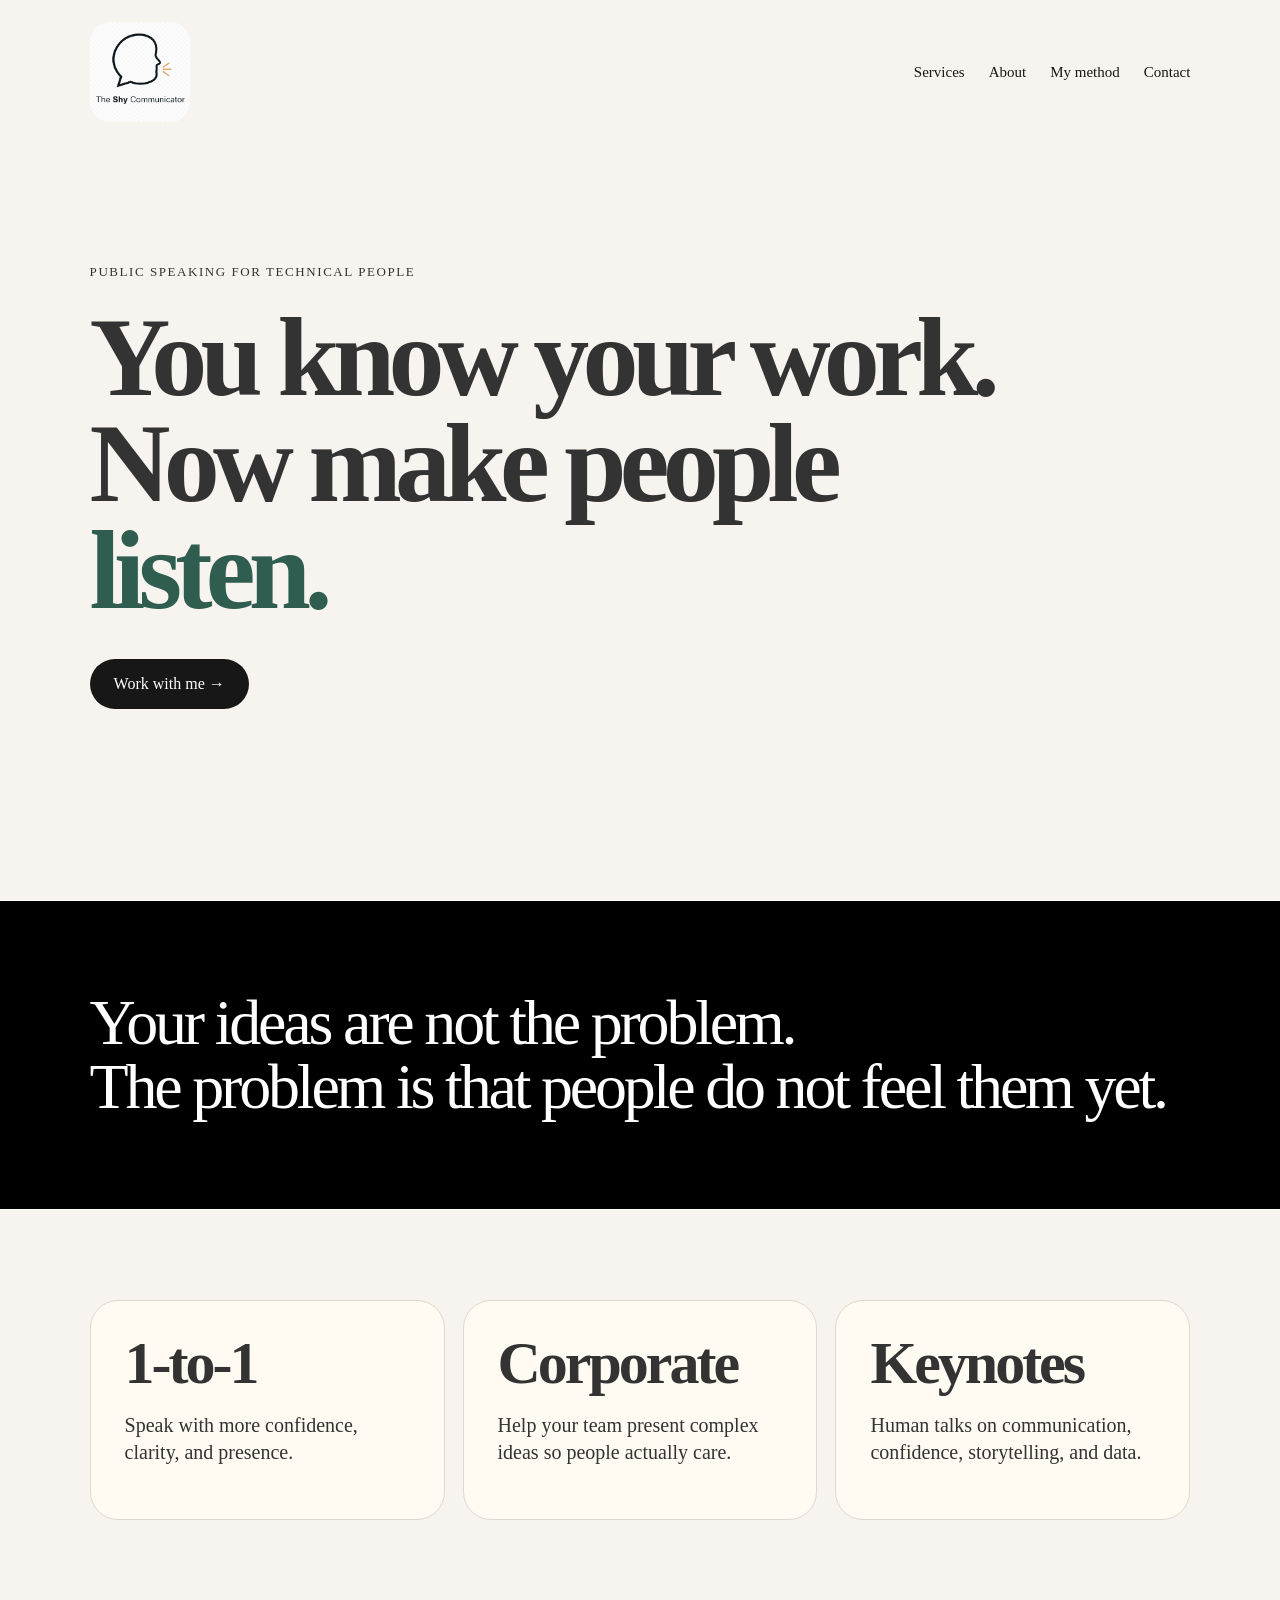
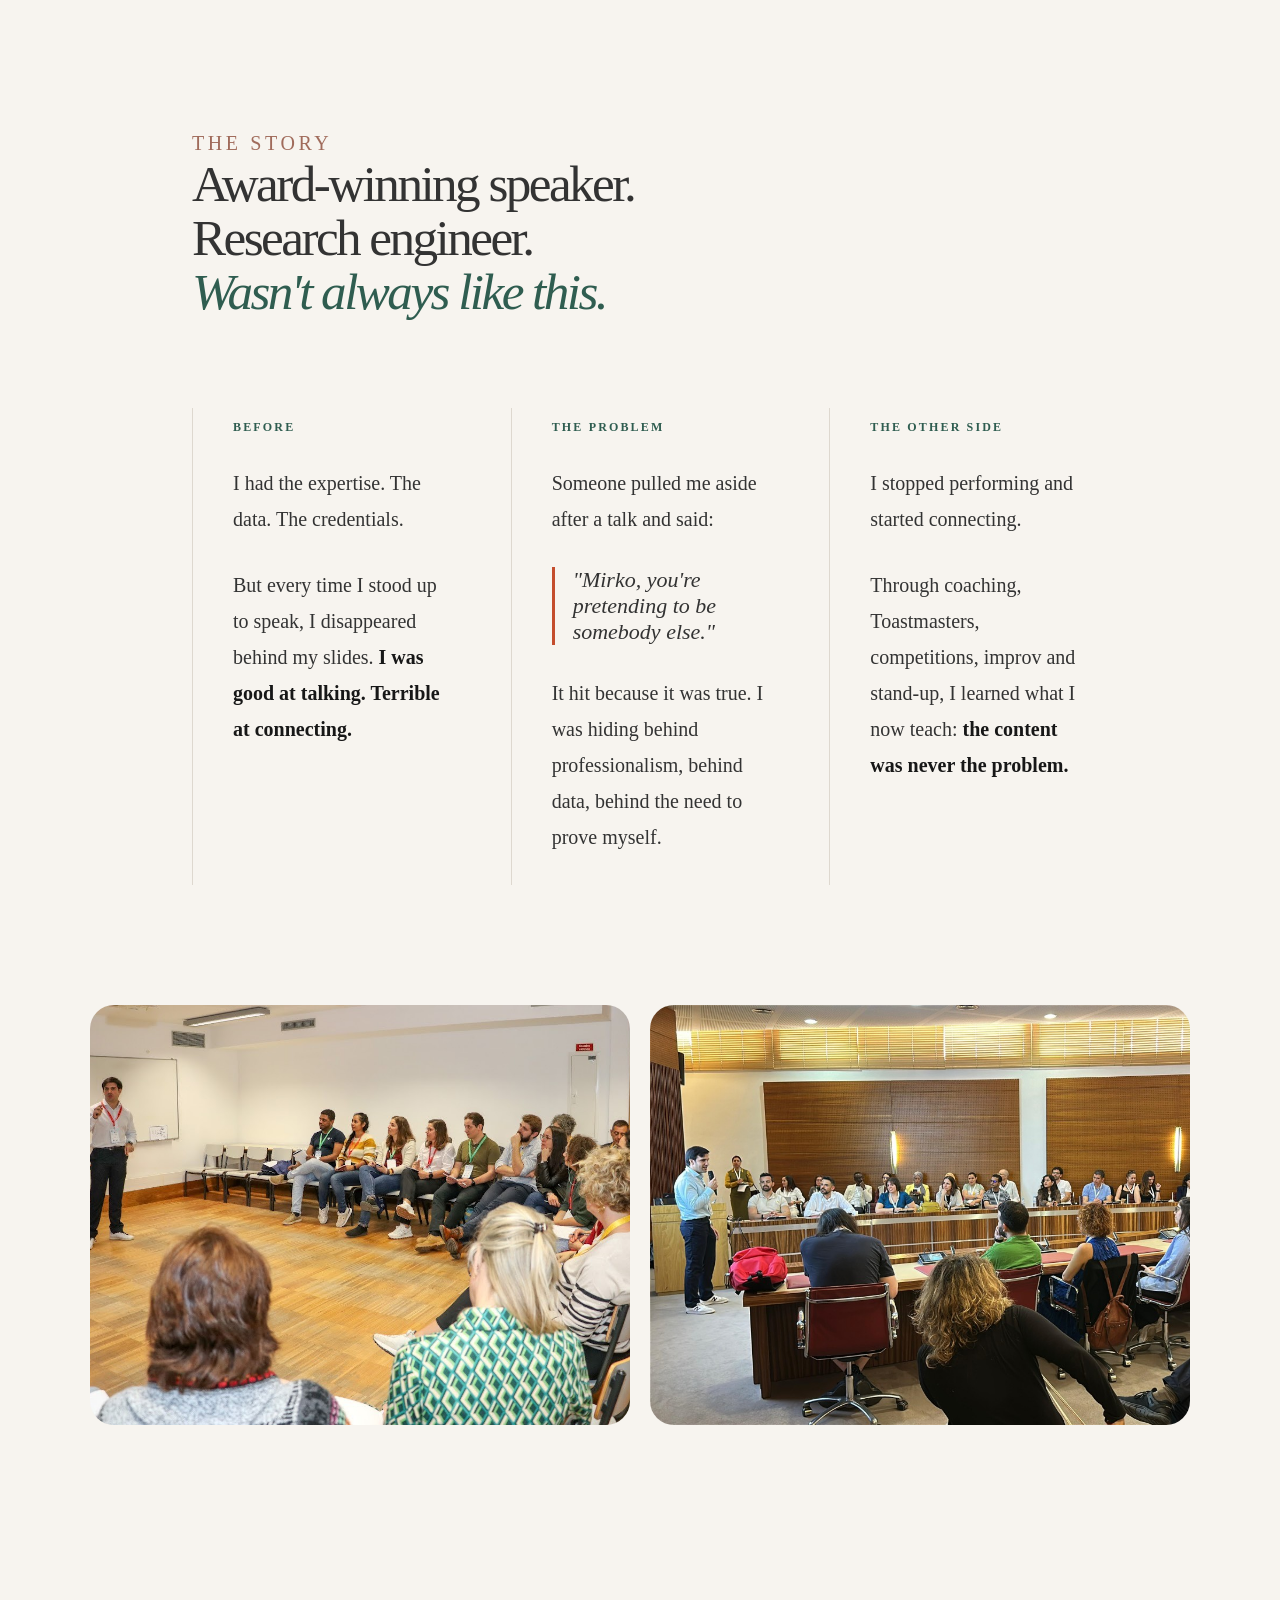
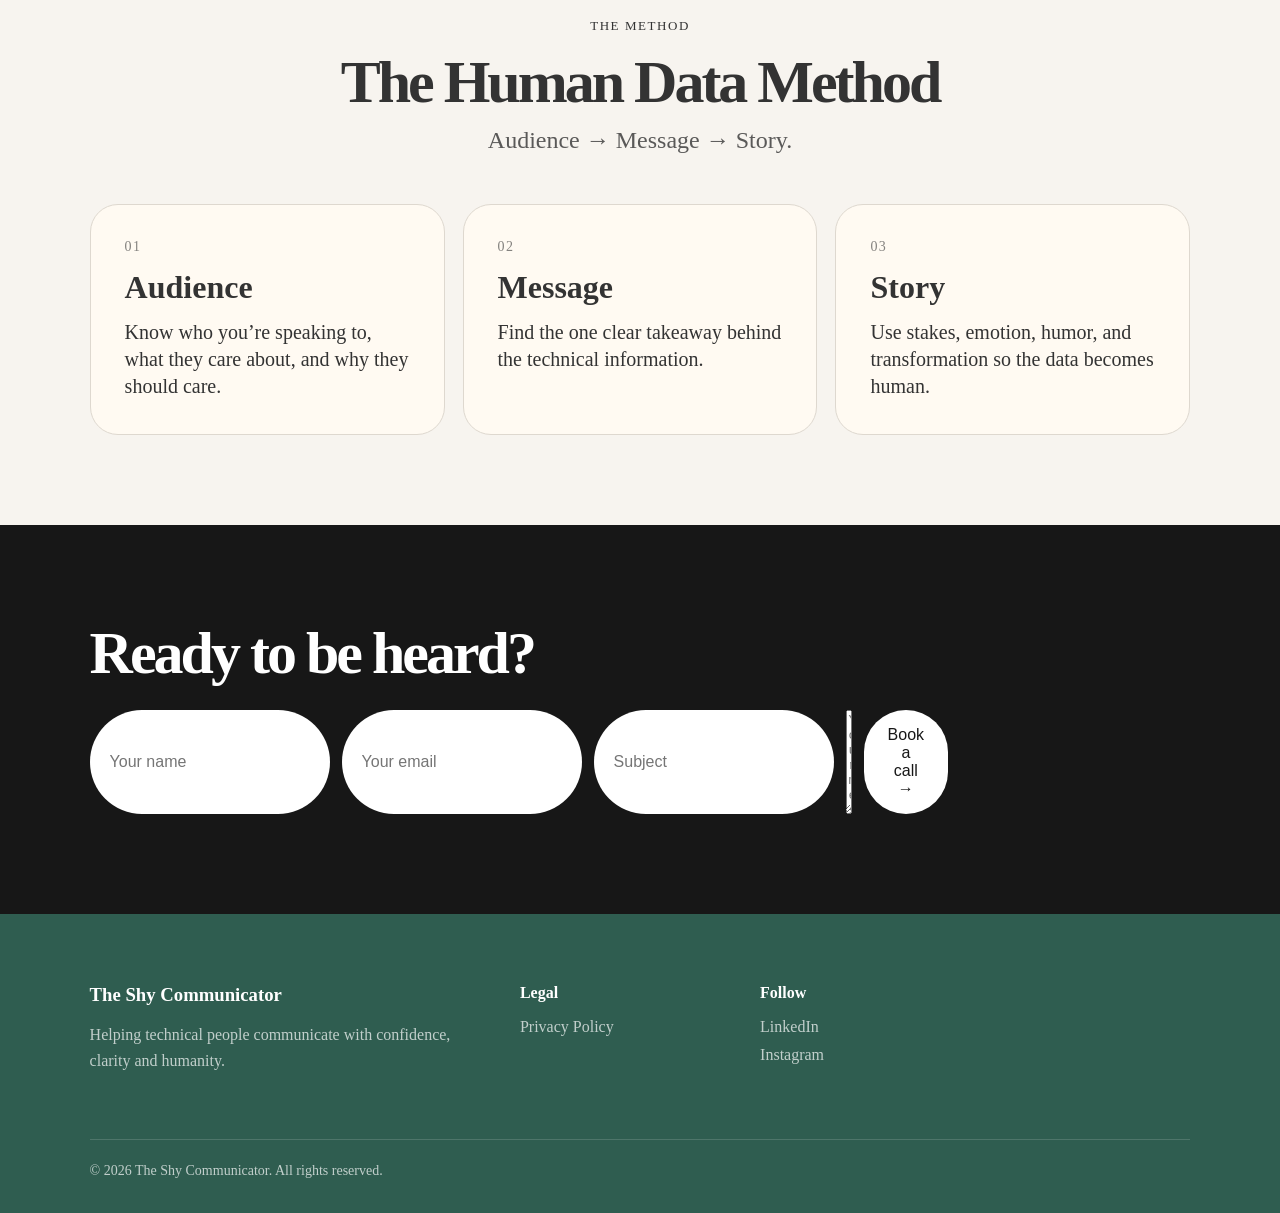
==== index.html @ 8885813a "Update contact form to use Formspree" ====
<!DOCTYPE html>
<html lang="en">
<head>
  <meta charset="UTF-8" />
  <meta name="viewport" content="width=device-width, initial-scale=1.0" />
  <title>The Shy Communicator | Mirko D'Adamo</title>
  <meta name="description" content="Communication coaching, corporate training, and keynotes for technical people who want to make data human." />
  <link rel="stylesheet" href="style.css" />
</head>
<body>
  <header class="nav">
    <a href="#" class="logo"> <img src="logo.png" alt="The Shy Communicator">
    <nav>
      <a href="#services">Services</a>
      <a href="#about">About</a>
      <a href="#method"> My method </a>
      <a href="#contact">Contact</a>
    </nav>
  </header>

  <main>
    <section class="hero">
      <div>
        <p class="eyebrow">Public speaking for technical people</p>
        <h1>You know your work.<br>Now make people <span class="red-word">listen.</span></h1>
        <a href="#contact" class="button">Work with me →</a>
      </div>
    </section>

    <section class="problem">
      <p>Your ideas are not the problem.</p>
      <p>The problem is that people do not feel them yet.</p>
    </section>

    <section id="services" class="services">

      <article>
        <h2>1-to-1</h2>
        <p>Speak with more confidence, clarity, and presence.</p>
      </article>

      <article>
        <h2>Corporate</h2>
        <p>Help your team present complex ideas so people actually care.</p>
      </article>

      <article>
        <h2>Keynotes</h2>
        <p>Human talks on communication, confidence, storytelling, and data.</p>
      </article>
    </section>

<section id="about" class="about">

  <p class="about-label">THE STORY</p>

  <div class="about-intro">
    <h2>
      Award-winning speaker.<br>
      Research engineer.<br>
      <span>Wasn't always like this.</span>
    </h2>
  </div>

  <div class="about-columns">

    <article>
      <h3>BEFORE</h3>

      <p>
        I had the expertise. The data. The credentials.
      </p>

      <p>
        But every time I stood up to speak, I disappeared behind my slides.
        <strong>I was good at talking. Terrible at connecting.</strong>
      </p>
    </article>

    <article>
      <h3>THE PROBLEM</h3>

      <p>
        Someone pulled me aside after a talk and said:
      </p>

      <blockquote>
        "Mirko, you're pretending to be somebody else."
      </blockquote>

      <p>
        It hit because it was true. I was hiding behind professionalism,
        behind data, behind the need to prove myself.
      </p>
    </article>

    <article>
      <h3>THE OTHER SIDE</h3>

      <p>
        I stopped performing and started connecting.
      </p>

      <p>
        Through coaching, Toastmasters, competitions, improv and stand-up,
        I learned what I now teach:
        <strong>the content was never the problem.</strong>
      </p>
    </article>

  </div>

</section>

<section class="gallery-strip">
  <div class="gallery-image">
   <img src="mirko-1.jpg" alt="Mirko speaking">
  </div>

  <div class="gallery-image">
    <img src="mirko-2.jpg" alt="Mirko presenting">
  </div>
</section>

    <section id="method" class="method">
    <p class="section-label">The Method</p>

    <div class="method-top">
      <h2>The Human Data Method</h2>
      <p>Audience → Message → Story.</p>
    </div>

    <div class="method-steps">
      <article>
        <span>01</span>
        <h3>Audience</h3>
        <p>Know who you’re speaking to, what they care about, and why they should care.</p>
      </article>

      <article>
        <span>02</span>
        <h3>Message</h3>
        <p>Find the one clear takeaway behind the technical information.</p>
      </article>

      <article>
        <span>03</span>
        <h3>Story</h3>
        <p>Use stakes, emotion, humor, and transformation so the data becomes human.</p>
      </article>
    </div>
  </section>


    <section id="contact" class="cta">
  <h2>Ready to be heard?</h2>

  <form action="https://formspree.io/f/mdavylvq" method="POST">

    <input type="text" name="name" placeholder="Your name" required>

    <input type="email" name="email" placeholder="Your email" required>

    <input type="text" name="subject" placeholder="Subject" required>

    <textarea name="message" placeholder="Your message" required></textarea>

    <button type="submit">Book a call →</button>

  </form>
</section>
    <footer class="footer">
  <div class="footer-top">
    <div>
      <h3>The Shy Communicator</h3>
      <p>
        Helping technical people communicate with confidence,
        clarity and humanity.
      </p>
    </div>

    <div>
      <h4>Legal</h4>
      <a href="privacy policy.html">Privacy Policy</a>
    </div>

    <div>
      <h4>Follow</h4>
      <a href="https://www.linkedin.com/in/mirko-d-adamo/">LinkedIn</a>
      <a href="https://www.instagram.com/theshycommunicator/">Instagram</a>
    </div>
  </div>

  <div class="footer-bottom">
    <p>© 2026 The Shy Communicator. All rights reserved.</p>
  </div>
</footer>
  </main>
</body>
</html>
---- style.css ----
* {
  box-sizing: border-box;
}

html {
  scroll-behavior: smooth;
}

body {
  margin: 0;
  font-family: 'Cormorant Garamond', Georgia, serif;
  background: #f7f4ef;
  color: #333333;
}
.logo img {
  height: 100px;
  display: block;
  border-radius: 20px;
}

.nav {
  position: fixed;
  top: 0;
  width: 100%;
  padding: 22px 7vw;
  display: flex;
  justify-content: space-between;
  align-items: center;
  background: rgba(247, 244, 239, 0.86);
  backdrop-filter: blur(10px);
  z-index: 10;
}

.logo {
  font-weight: 700;
  text-decoration: none;
  color: #171717;
}

.nav nav {
  display: flex;
  gap: 24px;
}

.nav a {
  color: #171717;
  text-decoration: none;
  font-size: 15px;
}

.hero {
  min-height: 100vh;
  padding: 140px 7vw 80px;
  display: flex;
  align-items: center;
}

.eyebrow {
  text-transform: uppercase;
  letter-spacing: 0.12em;
  font-size: 13px;
  margin-bottom: 24px;
}

h1 {
  font-size: clamp(52px, 9vw, 112px);
  line-height: 0.95;
  letter-spacing: -0.06em;
  margin: 0 0 36px;
  max-width: 980px;
}

.button,
button {
  display: inline-block;
  background: #171717;
  color: #fff;
  padding: 16px 24px;
  border-radius: 999px;
  text-decoration: none;
  border: 0;
  cursor: pointer;
  font-size: 16px;
}
.red-word {
  color: #2F5D50;
}
.problem {
  padding: 90px 7vw;
  font-size: clamp(28px, 5vw, 64px);
  line-height: 1;
  letter-spacing: -0.05em;
  border-top: 1px solid #fff;
  border-bottom: 1px solid #fff;
  background-color: #000;
  color: #fff;
}
.problem p {
  margin: 0;
}
.services {
  padding: 90px 7vw;
  display: grid;
  grid-template-columns: repeat(3, 1fr);
  gap: 18px;
}

.services article {
  background: #fffaf2;
  border: 1px solid #ded8cf;
  border-radius: 28px;
  padding: 34px;
  min-height: 220px;
}

.services h2,
.about h2,
.cta h2 {
  font-size: clamp(34px, 5vw, 60px);
  line-height: 0.95;
  letter-spacing: -0.05em;
  margin: 0 0 20px;
}

.services p,
.about p {
  font-size: 20px;
  line-height: 1.35;
  margin: 0;
}

.about {
  padding: 120px 15vw;
  background: #f7f4ef;
}

.about-label {
  font-size: 12px;
  letter-spacing: 0.18em;
  text-transform: uppercase;
  color: #a06b5b;
  margin-bottom: 60px;
}

.about-intro {
  max-width: 900px;
  margin-bottom: 90px;
}

.about-intro h2 {
  font-size: clamp(34px, 4vw, 56px);
  font-weight: 300;
  line-height: 1.05;
  margin: 0;
}

.about-intro span {
  color: #2F5D50;
  font-style: italic;
}

.about-columns {
  display: grid;
  grid-template-columns: repeat(3, 1fr);
  gap: 60px;
}

.about-columns article {
  border-left: 1px solid #ded8cf;
  padding-left: 40px;
}

.about-columns h3 {
  font-size: 12px;
  letter-spacing: 0.18em;
  color: #2F5D50;
  margin-bottom: 30px;
}

.about-columns p {
  font-size: 20px;
  line-height: 1.8;
  margin-bottom: 30px;
}

.about-columns strong {
  font-weight: 600;
  color: #171717;
}

blockquote {
  margin: 30px 0;
  padding-left: 18px;
  border-left: 3px solid #c44d2d;
  font-style: italic;
  font-size: 22px;
}
/* METHOD */

.method {
  padding: 90px 7vw;
}

.section-label {
  text-transform: uppercase;
  letter-spacing: 0.12em;
  font-size: 13px;
  text-align: center;
  margin-bottom: 20px;
}

.method-top {
  text-align: center;
  margin-bottom: 50px;
}

.method-top h2 {
  font-size: clamp(34px, 5vw, 60px);
  line-height: 0.95;
  letter-spacing: -0.05em;
  margin: 0 0 16px;
}

.method-top p {
  font-size: 24px;
  margin: 0;
  opacity: 0.8;
}

.method-steps {
  display: grid;
  grid-template-columns: repeat(3, 1fr);
  gap: 18px;
}

.method-steps article {
  background: #fffaf2;
  border: 1px solid #ded8cf;
  border-radius: 28px;
  padding: 34px;
  min-height: 220px;
}

.method-steps span {
  display: block;
  font-size: 14px;
  letter-spacing: 0.1em;
  margin-bottom: 16px;
  opacity: 0.6;
}

.method-steps h3 {
  font-size: 32px;
  margin: 0 0 16px;
  line-height: 1;
}

.method-steps p {
  font-size: 20px;
  line-height: 1.35;
  margin: 0;
}

.cta {
  padding: 100px 7vw;
  background: #171717;
  color: #fff;
}

.cta form {
  display: flex;
  gap: 12px;
  margin-top: 28px;
  max-width: 620px;
}

input {
  flex: 1;
  padding: 17px 20px;
  border-radius: 999px;
  border: 0;
  font-size: 16px;
}

.cta button {
  background: #fff;
  color: #171717;
}

.small {
  opacity: 0.65;
  margin-top: 14px;
  font-size: 14px;
}

@media (max-width: 800px) {
  .nav nav {
    display: none;
  }

  .services,
  .about {
    grid-template-columns: 1fr;
  }

  .hero {
    min-height: 88vh;
  }

  .cta form {
    flex-direction: column;
  }
}

@media (max-width: 800px) {
  .method-steps {
    grid-template-columns: 1fr;
  }
}
.footer {
  background: #2F5D50;
  color: #fff;
  padding: 70px 7vw 30px;
}

.footer-top {
  display: grid;
  grid-template-columns: 2fr 1fr 1fr 1fr;
  gap: 50px;
  margin-bottom: 50px;
}

.footer h3,
.footer h4 {
  margin-top: 0;
  margin-bottom: 16px;
}

.footer p {
  color: rgba(255,255,255,0.7);
  line-height: 1.6;
}

.footer a {
  display: block;
  color: rgba(255,255,255,0.7);
  text-decoration: none;
  margin-bottom: 10px;
}

.footer a:hover {
  color: #fff;
}

.footer-bottom {
  border-top: 1px solid rgba(255,255,255,0.15);
  padding-top: 20px;
}

.footer-bottom p {
  margin: 0;
  font-size: 14px;
}

@media (max-width: 800px) {
  .footer-top {
    grid-template-columns: 1fr;
    gap: 30px;
  }
}
@media (max-width: 800px) {
  .about {
    padding: 80px 7vw;
  }

  .about-columns {
    grid-template-columns: 1fr;
    gap: 40px;
  }

  .about-columns article {
    padding-left: 25px;
  }
}

.gallery-strip {
  display: grid;
  grid-template-columns: 1fr 1fr;
  gap: 20px;
  padding: 0 7vw 90px;
}

.gallery-image {
  overflow: hidden;
  border-radius: 24px;
  height: 420px;
}

.gallery-image img {
  width: 100%;
  height: 100%;
  object-fit: cover;
  display: block;
  transition: transform 0.8s ease;
}

.gallery-image:hover img {
  transform: scale(1.08);
}
@media (max-width: 800px) {
  .gallery-strip {
    grid-template-columns: 1fr;
  }

  .gallery-image {
    height: 280px;
  }
}
.gallery-image {
  transition: transform 0.4s ease;
}

.gallery-image:hover {
  transform: translateY(-8px);
}
.gallery-image:nth-child(2) img {
  object-position: left center;
}
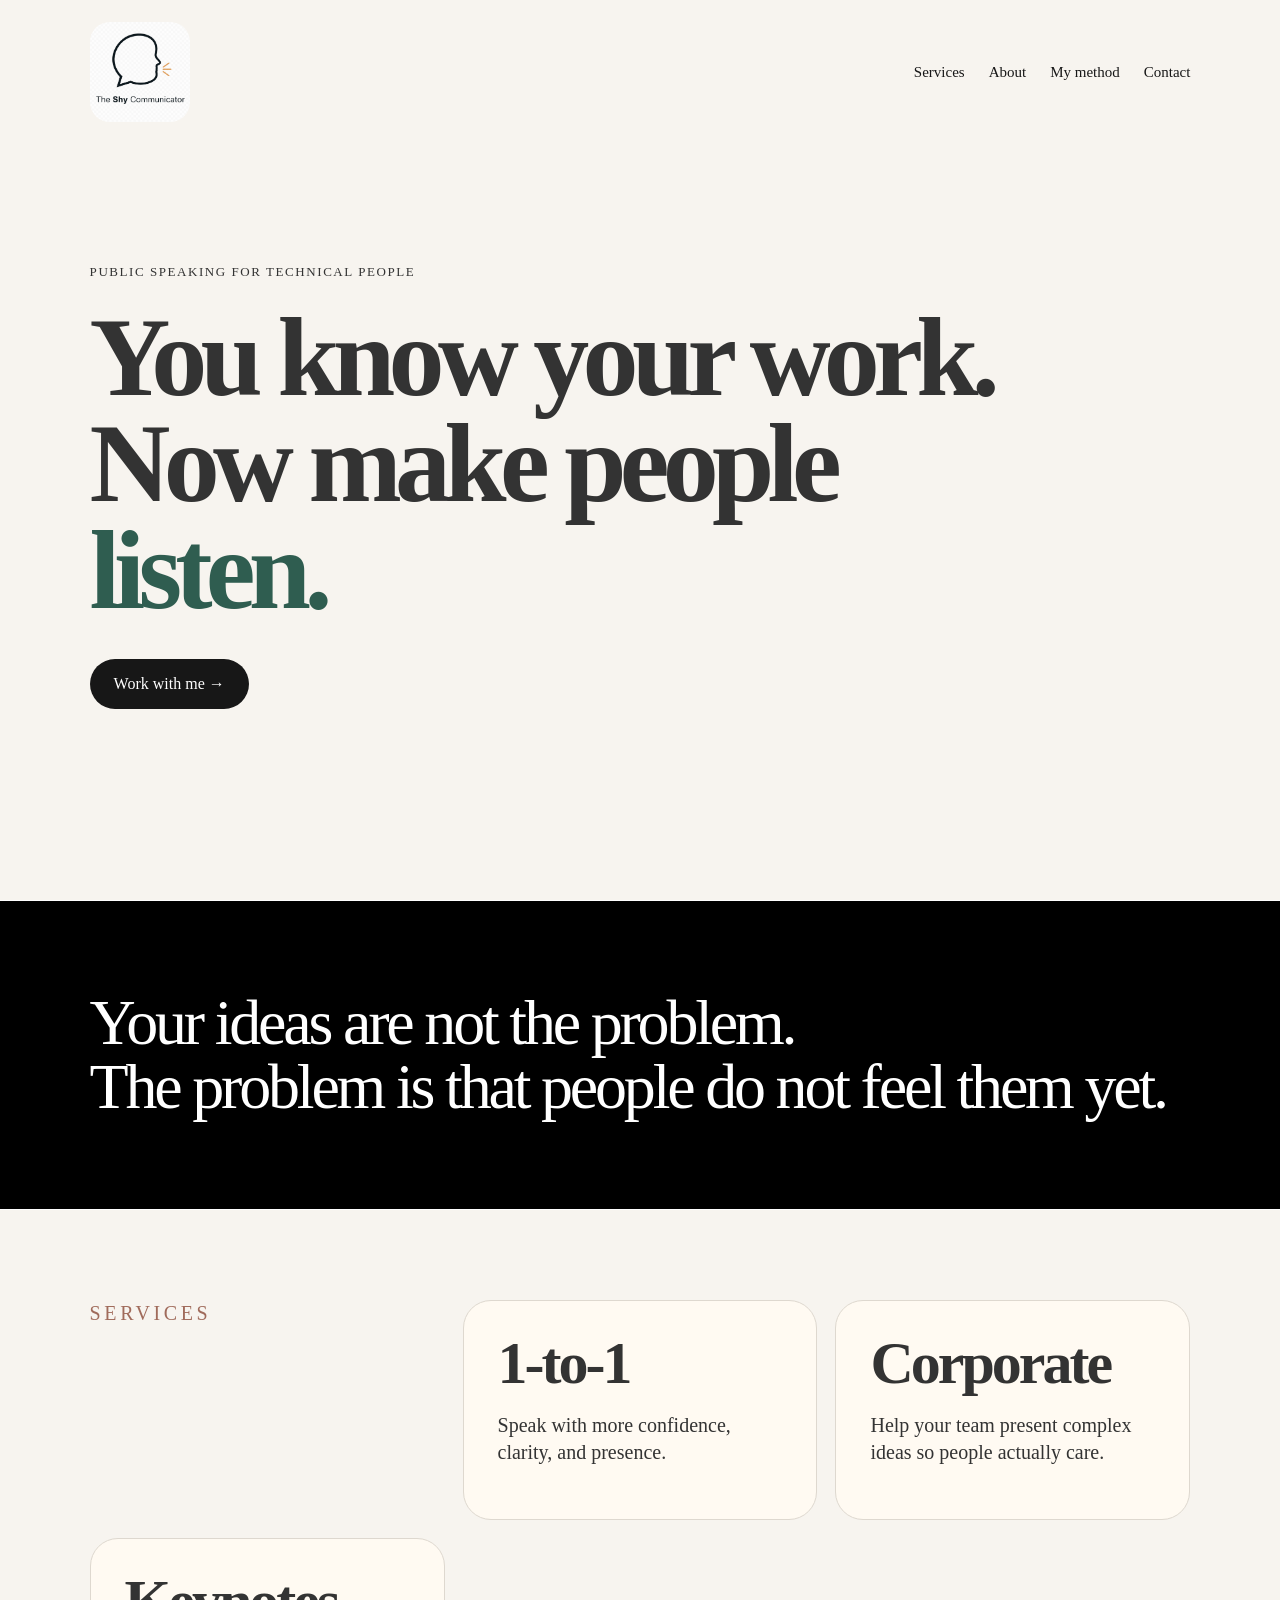
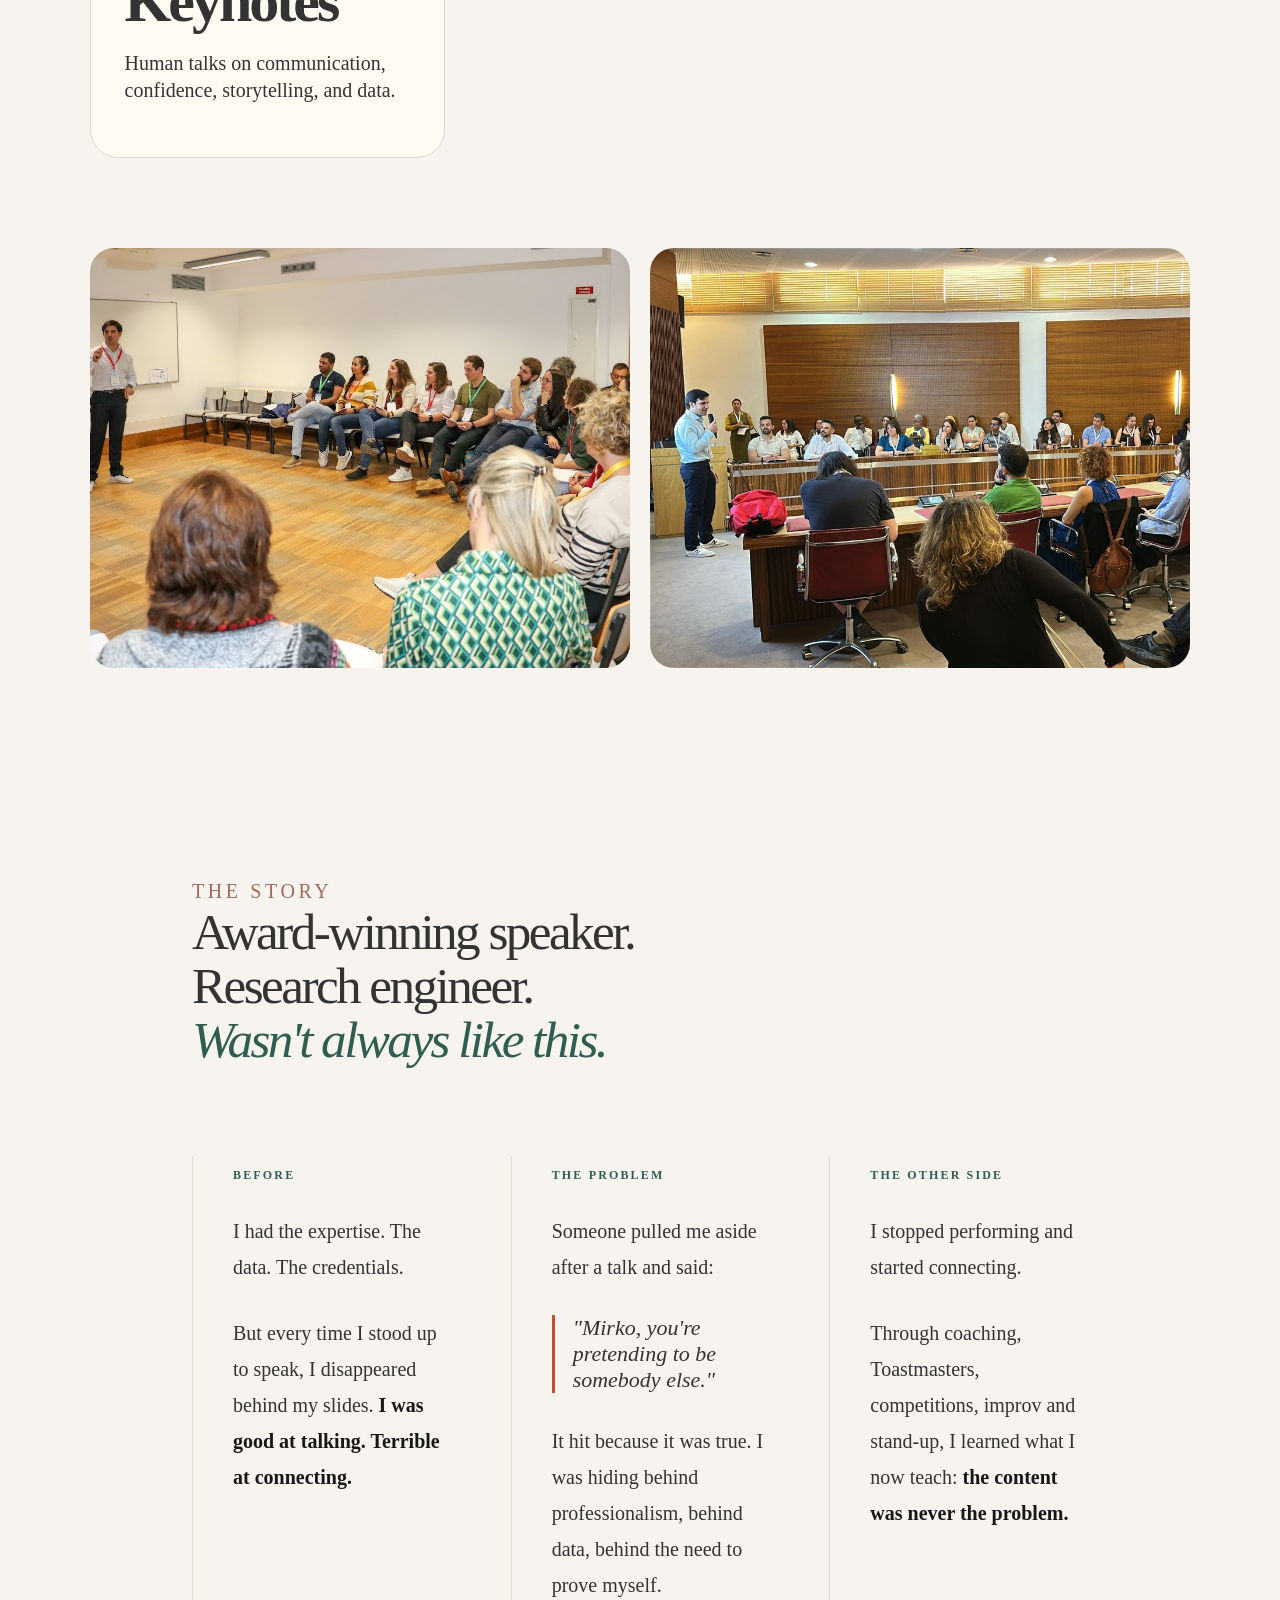
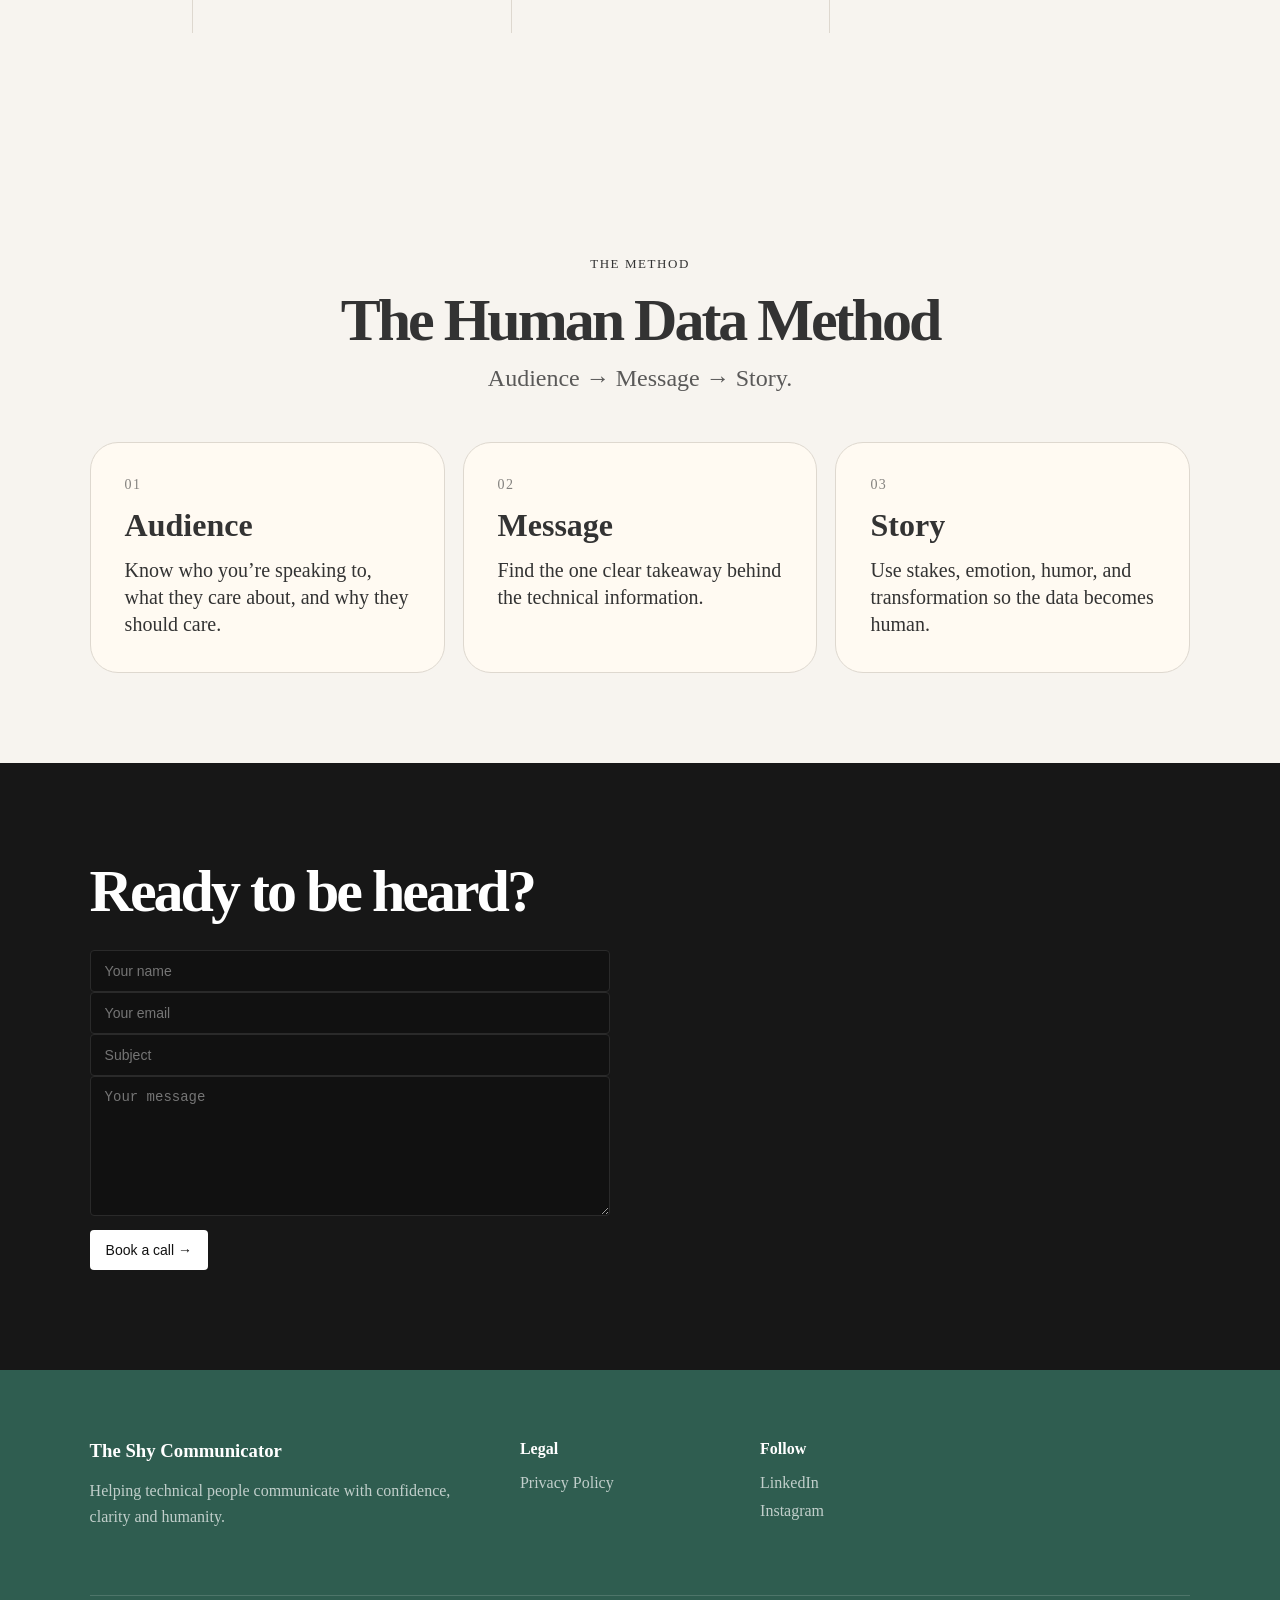
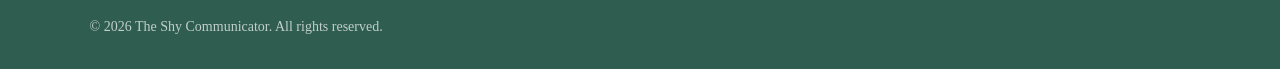
==== commit 48e6ff03: "Add gallery section with images Added a new gallery section with images of Mirko." ====
--- a/index.html
+++ b/index.html
@@ -33,6 +33,7 @@
     </section>
 
     <section id="services" class="services">
+       <p class="about-label">SERVICES</p>
 
       <article>
         <h2>1-to-1</h2>
@@ -49,6 +50,16 @@
         <p>Human talks on communication, confidence, storytelling, and data.</p>
       </article>
     </section>
+
+    <section class="gallery-strip">
+  <div class="gallery-image">
+   <img src="mirko-1.jpg" alt="Mirko speaking">
+  </div>
+
+  <div class="gallery-image">
+    <img src="mirko-2.jpg" alt="Mirko presenting">
+  </div>
+</section>
 
 <section id="about" class="about">
 
@@ -112,16 +123,6 @@
 
 </section>
 
-<section class="gallery-strip">
-  <div class="gallery-image">
-   <img src="mirko-1.jpg" alt="Mirko speaking">
-  </div>
-
-  <div class="gallery-image">
-    <img src="mirko-2.jpg" alt="Mirko presenting">
-  </div>
-</section>
-
     <section id="method" class="method">
     <p class="section-label">The Method</p>
 
--- a/style.css
+++ b/style.css
@@ -1,3 +1,4 @@
+
 * {
   box-sizing: border-box;
 }
@@ -268,29 +269,53 @@
 }
 
 .cta form {
-  display: flex;
-  gap: 12px;
-  margin-top: 28px;
-  max-width: 620px;
-}
-
-input {
-  flex: 1;
-  padding: 17px 20px;
-  border-radius: 999px;
-  border: 0;
-  font-size: 16px;
+  max-width: 520px;
+  margin-top: 30px;
+}
+
+.form-group {
+  margin-bottom: 16px;
+}
+
+.form-group label {
+  display: block;
+  margin-bottom: 6px;
+  font-size: 13px;
+  color: #aaa;
+}
+
+.cta input,
+.cta textarea {
+  width: 100%;
+  padding: 12px 14px;
+  border: 1px solid #2a2a2a;
+  background: #111;
+  color: #fff;
+  font-size: 14px;
+  border-radius: 4px;
+  outline: none;
+}
+
+.cta input:focus,
+.cta textarea:focus {
+  border-color: #ffffff;
+}
+
+.cta textarea {
+  min-height: 140px;
+  resize: vertical;
+  border-radius: 4px;
 }
 
 .cta button {
+  margin-top: 10px;
+  padding: 12px 16px;
+  border: none;
   background: #fff;
-  color: #171717;
-}
-
-.small {
-  opacity: 0.65;
-  margin-top: 14px;
+  color: #111;
   font-size: 14px;
+  cursor: pointer;
+  border-radius: 4px;
 }
 
 @media (max-width: 800px) {
@@ -425,4 +450,4 @@
 }
 .gallery-image:nth-child(2) img {
   object-position: left center;
-}+}
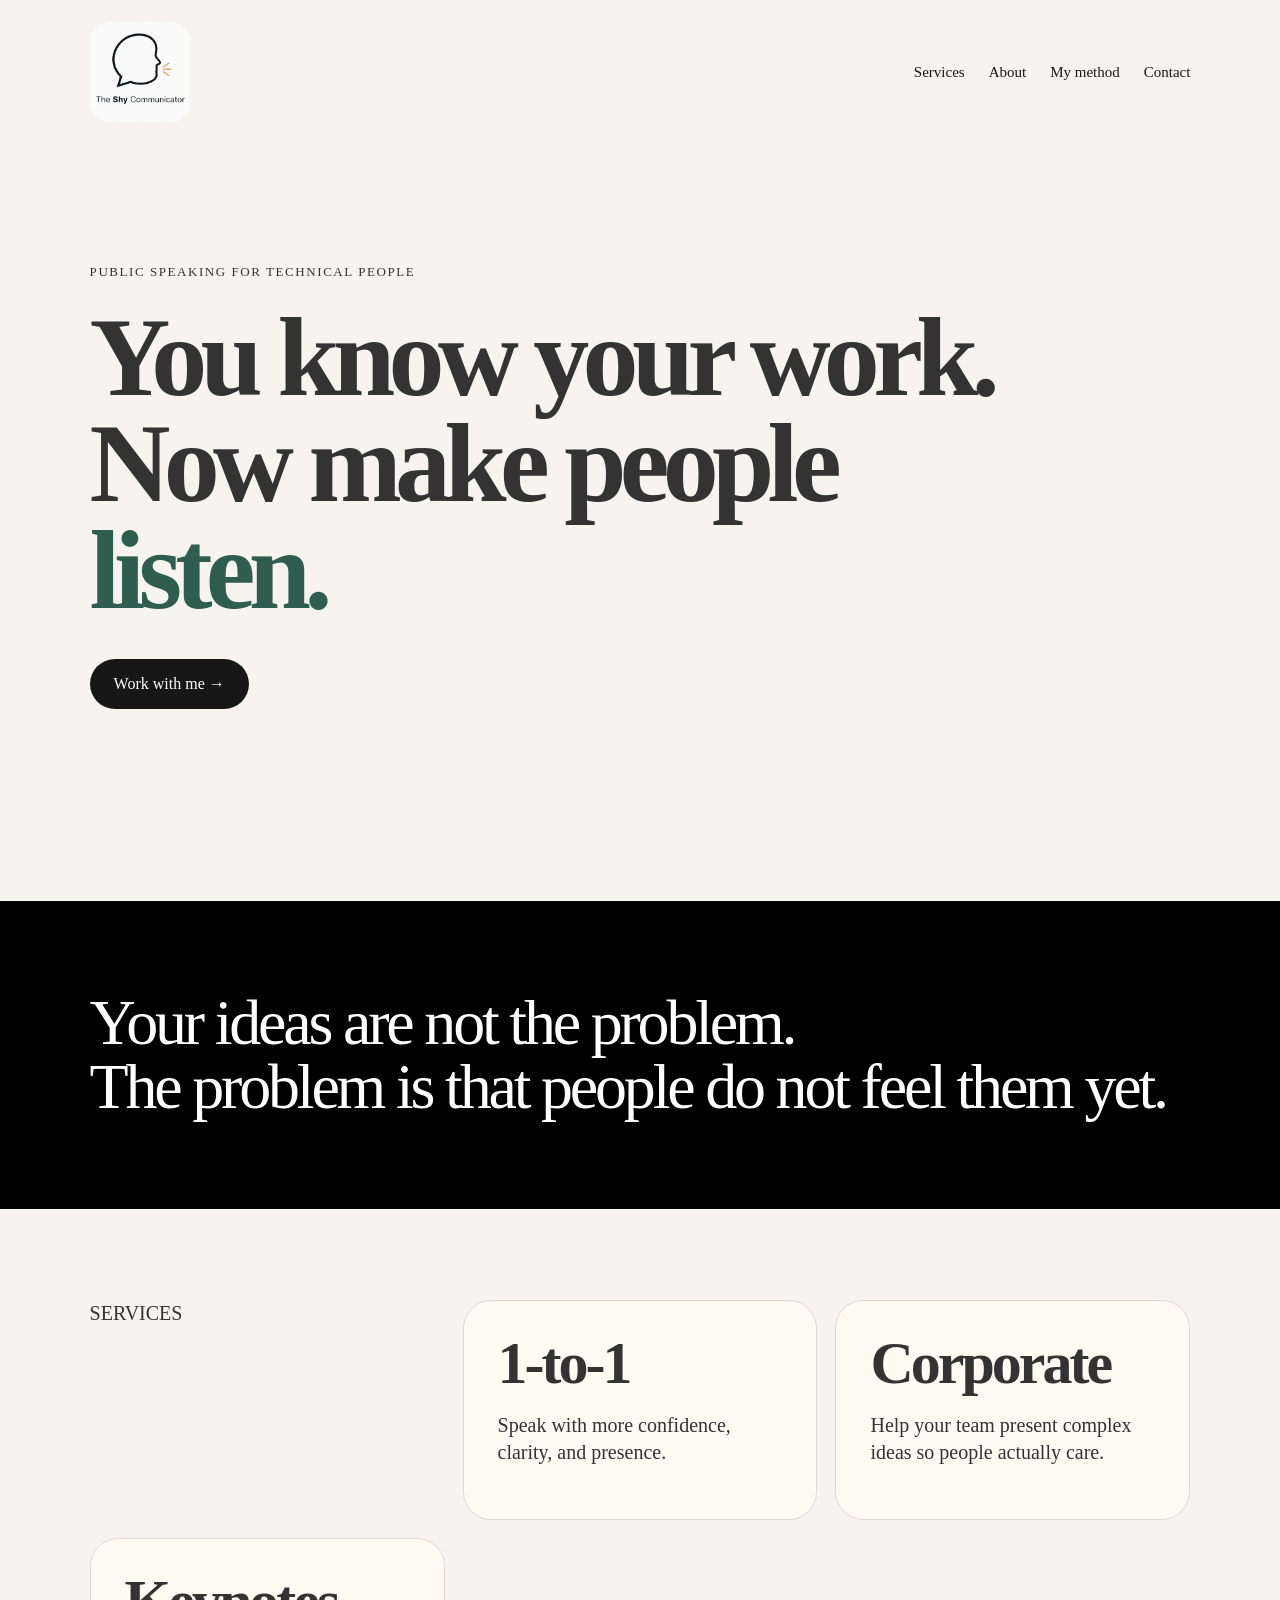
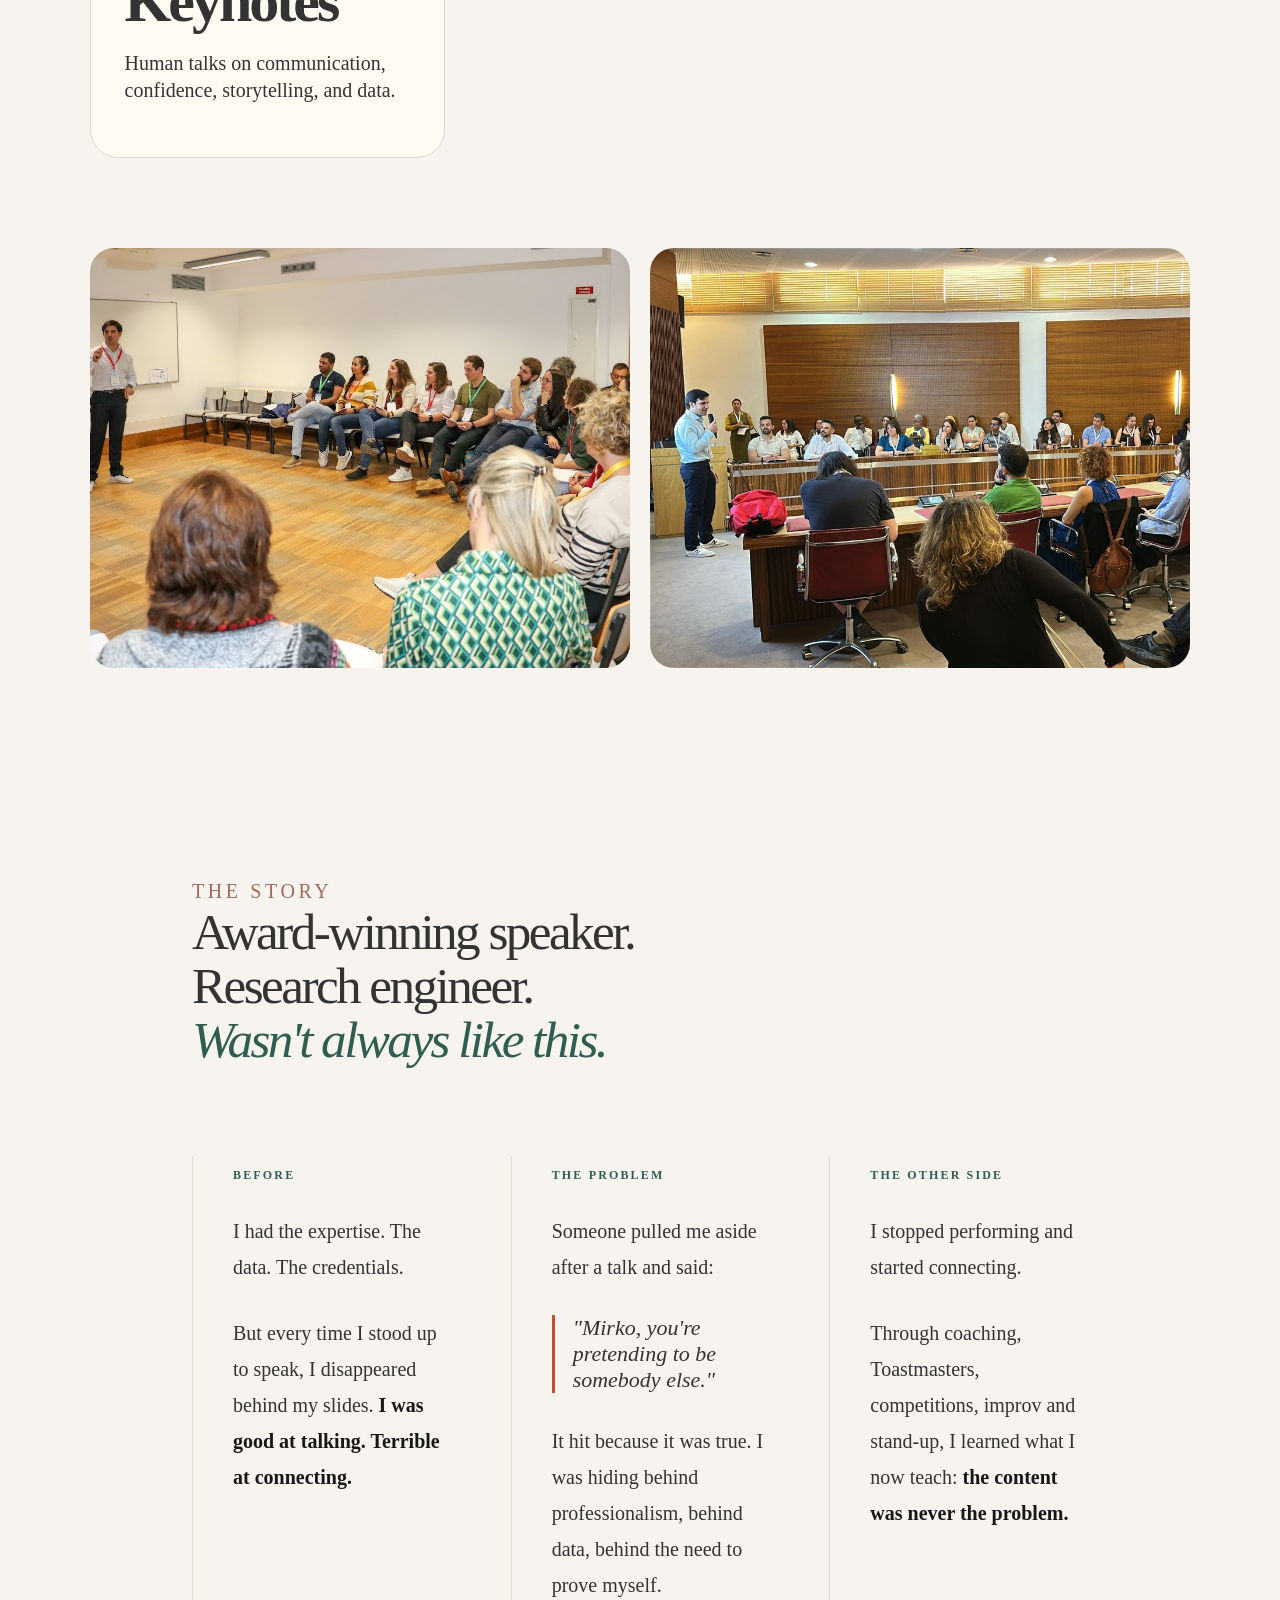
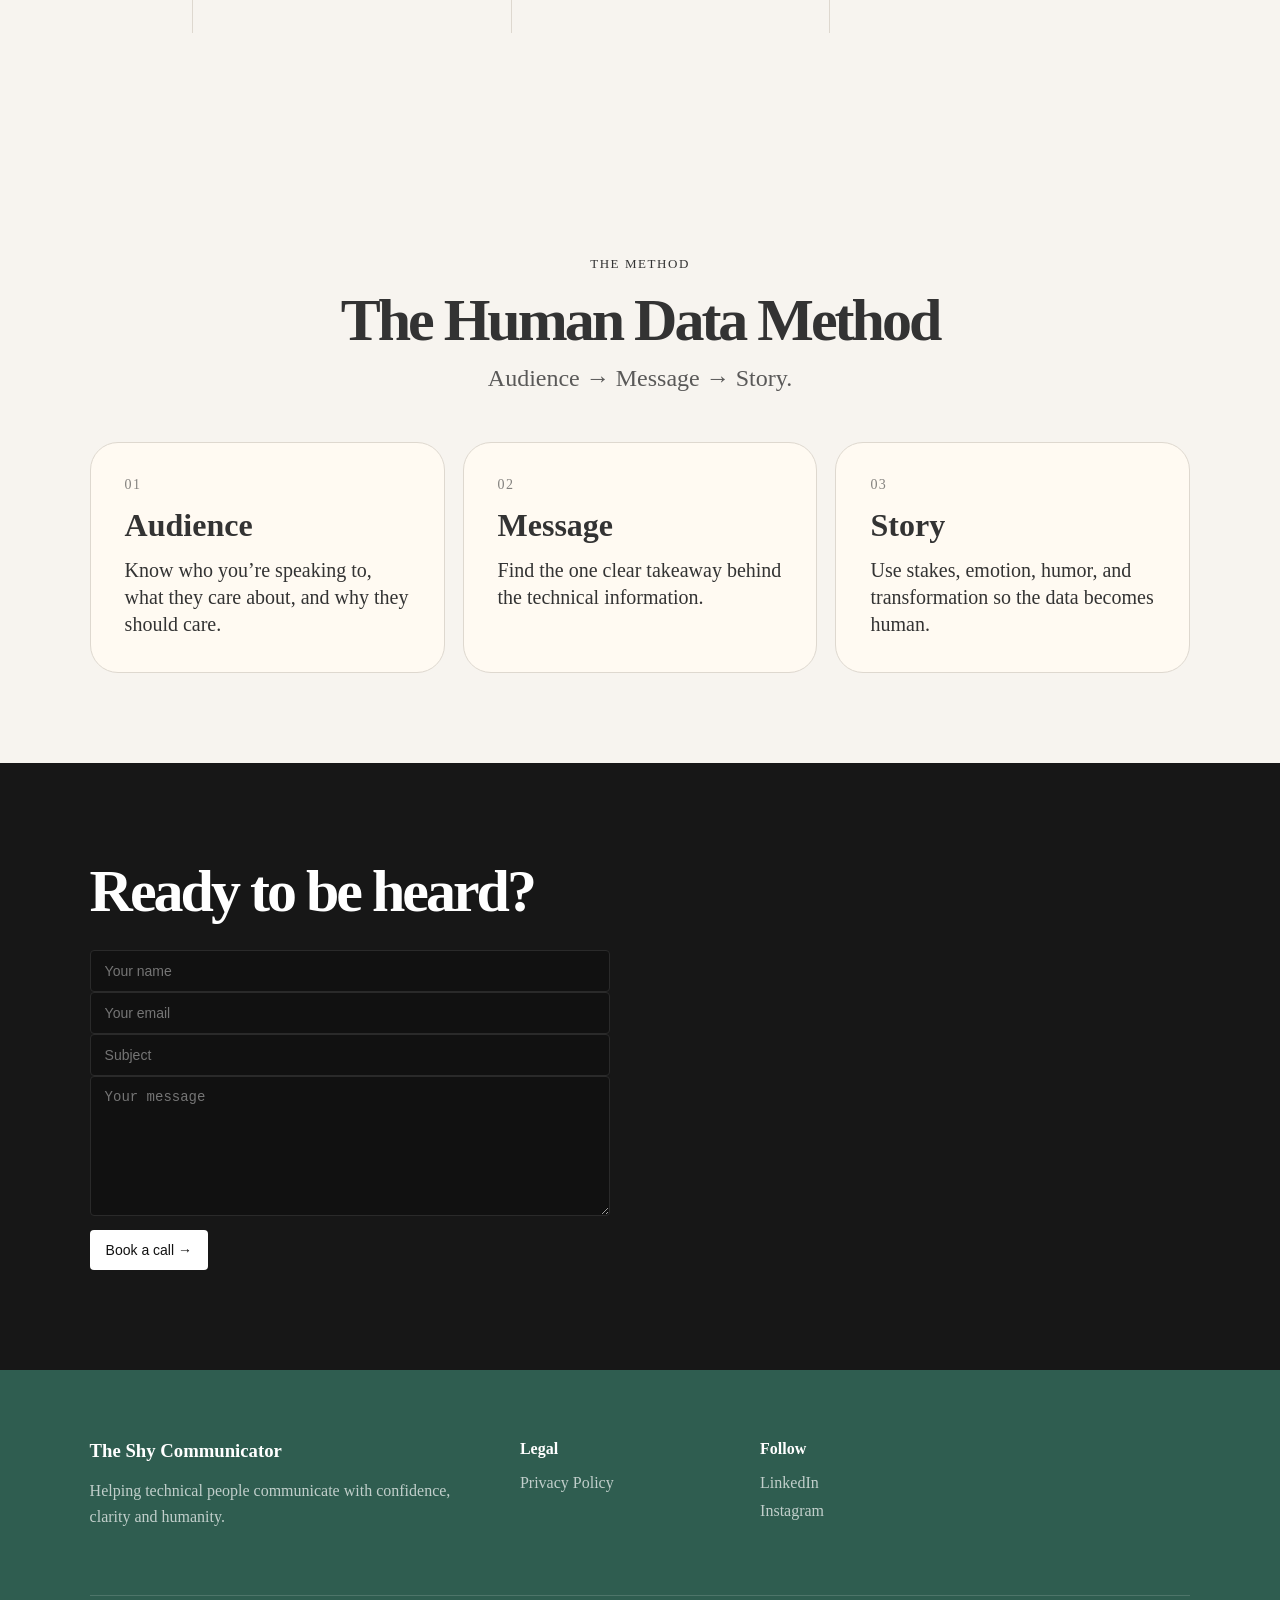
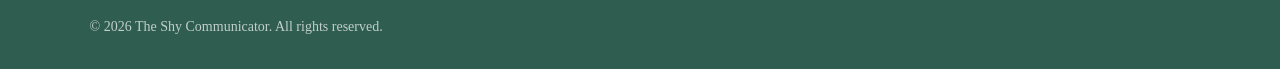
==== commit 3dfc3a87: "Update services section with header div" ====
--- a/index.html
+++ b/index.html
@@ -33,7 +33,9 @@
     </section>
 
     <section id="services" class="services">
-       <p class="about-label">SERVICES</p>
+        <div class="services-header">
+        <p class="services-label">SERVICES</p>
+        </div>
 
       <article>
         <h2>1-to-1</h2>
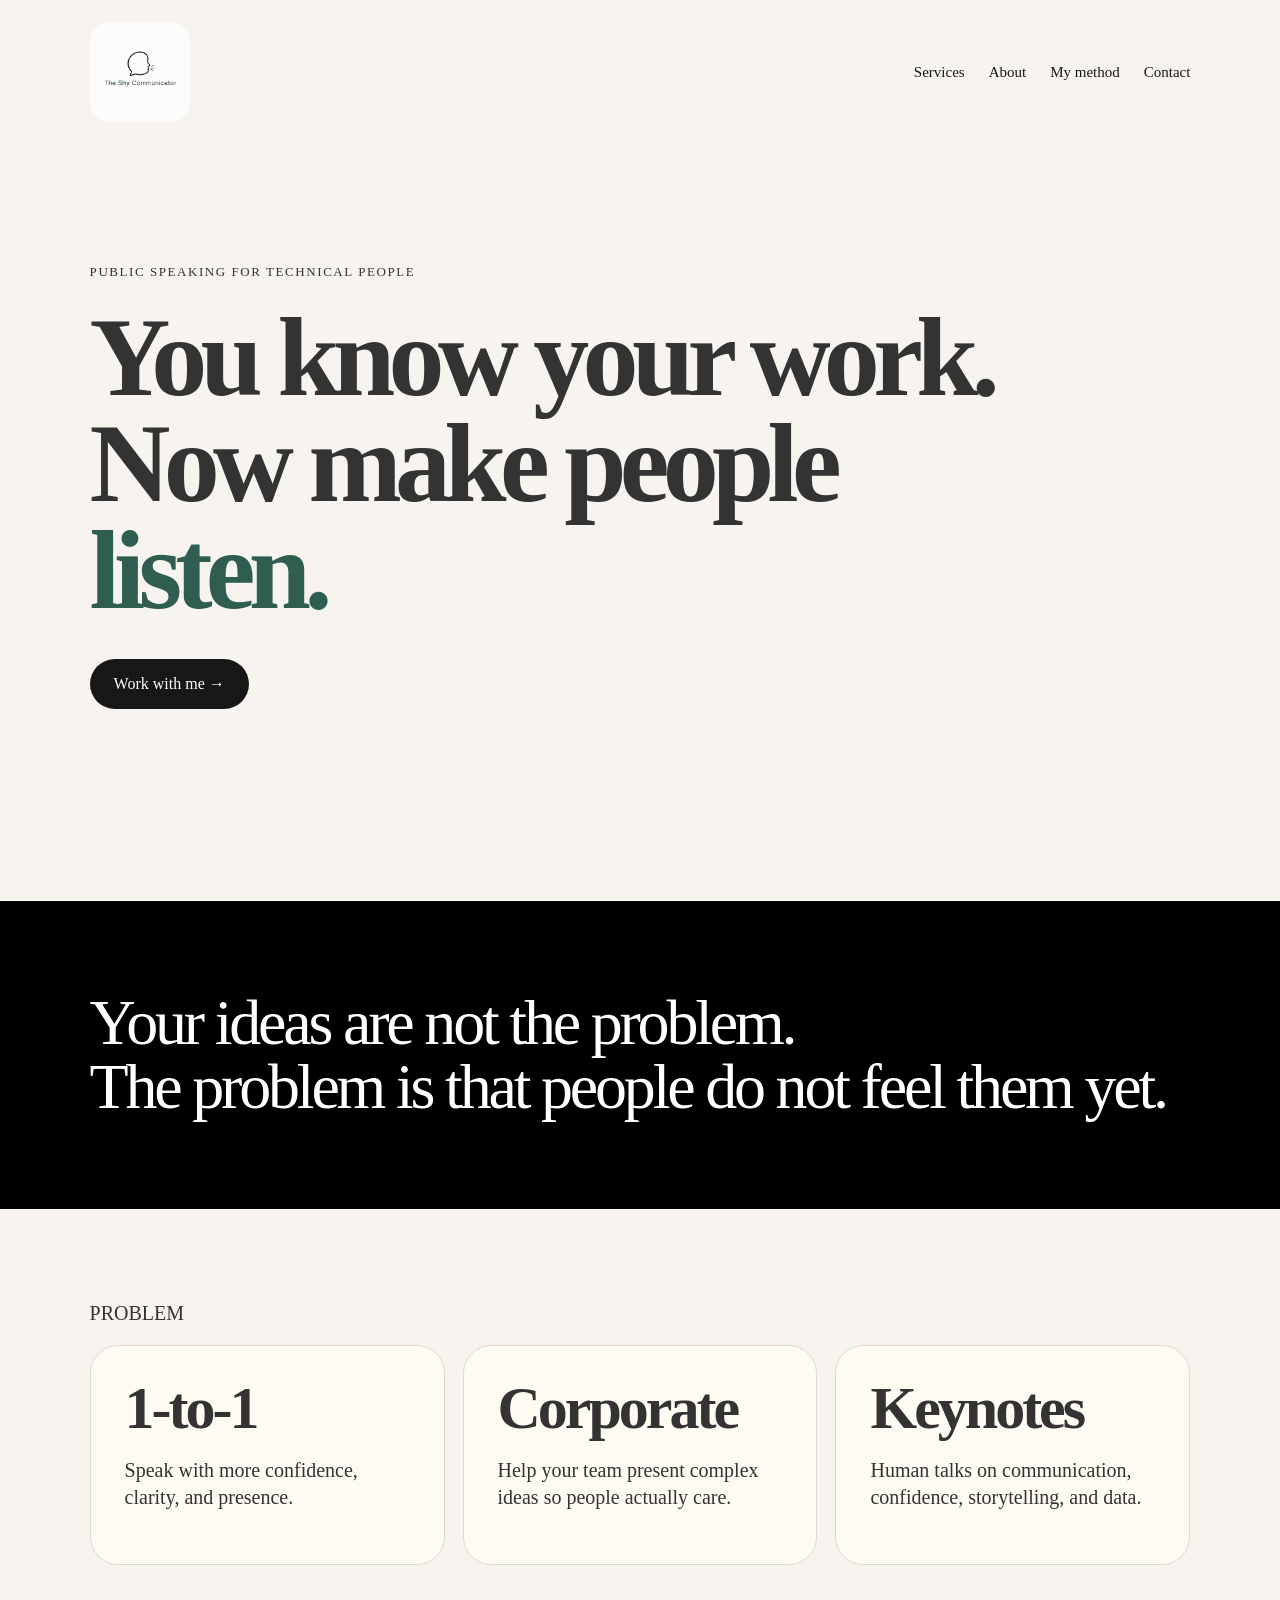
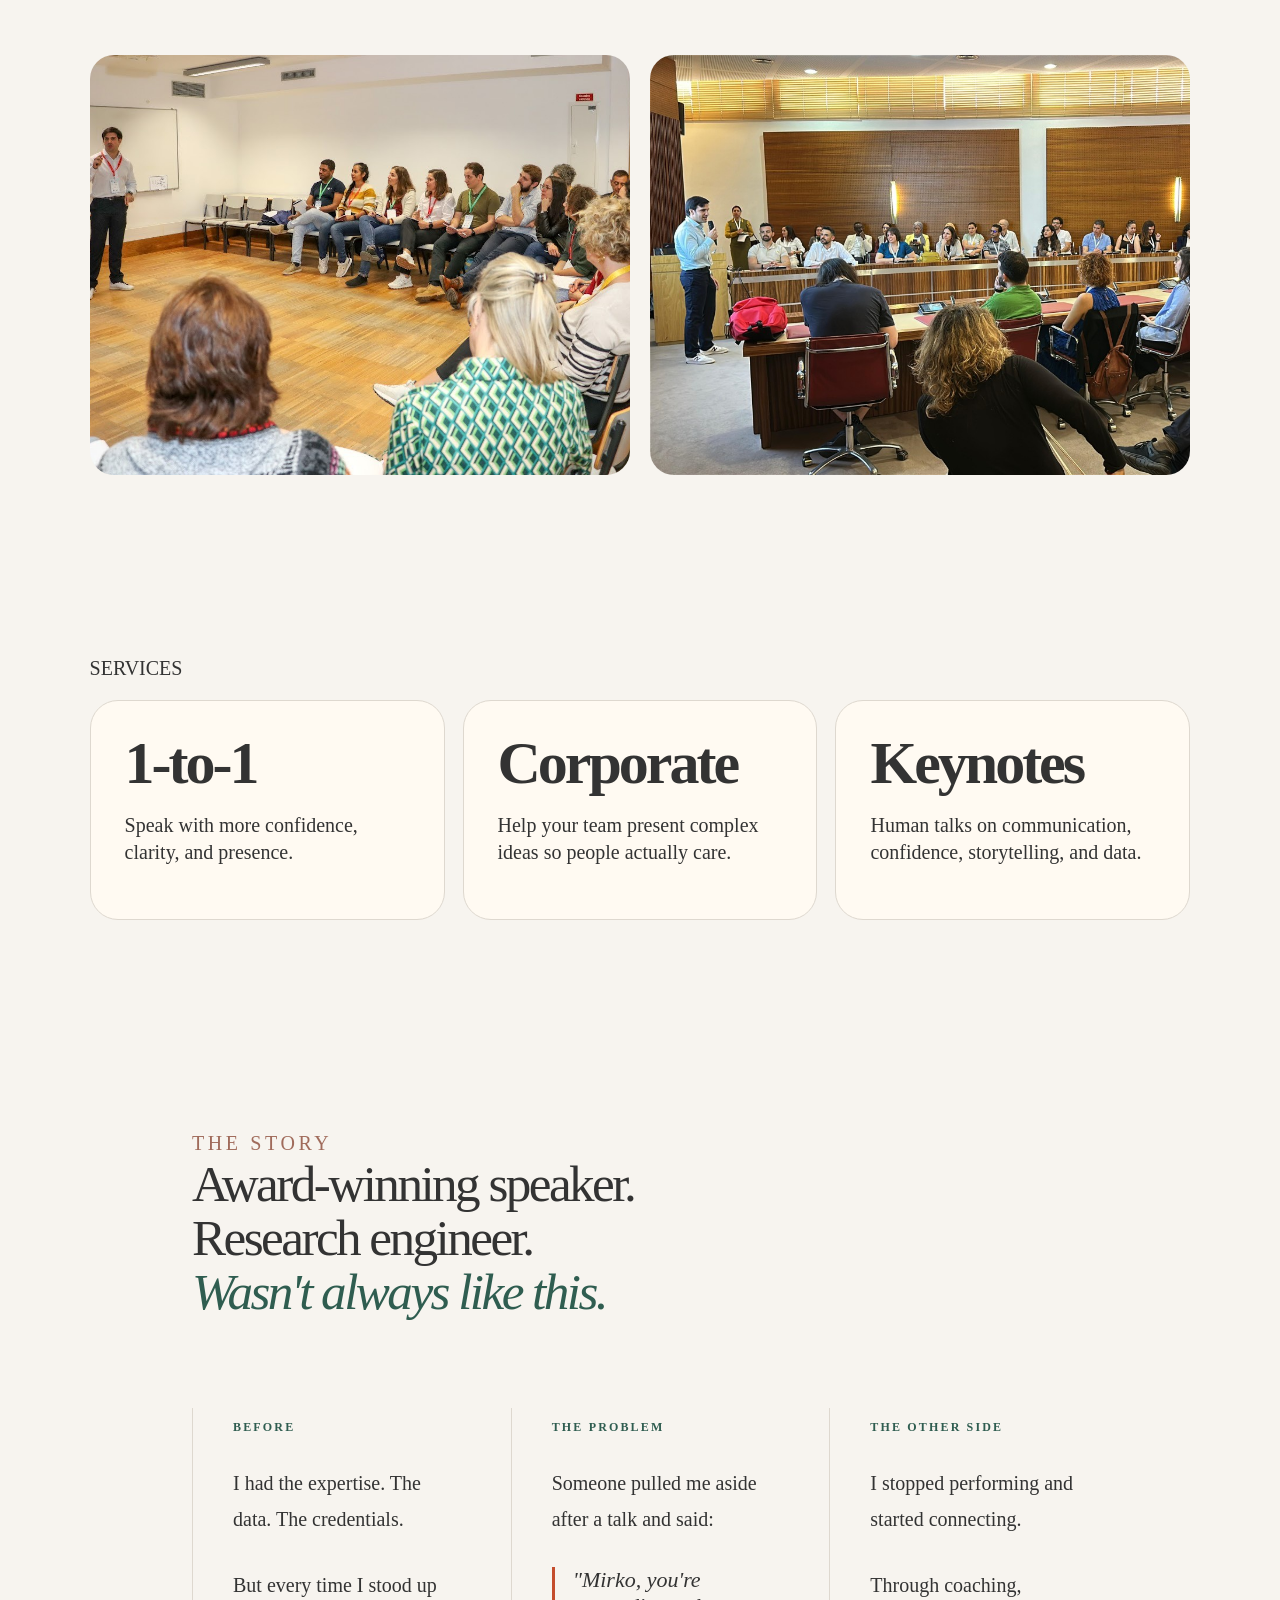
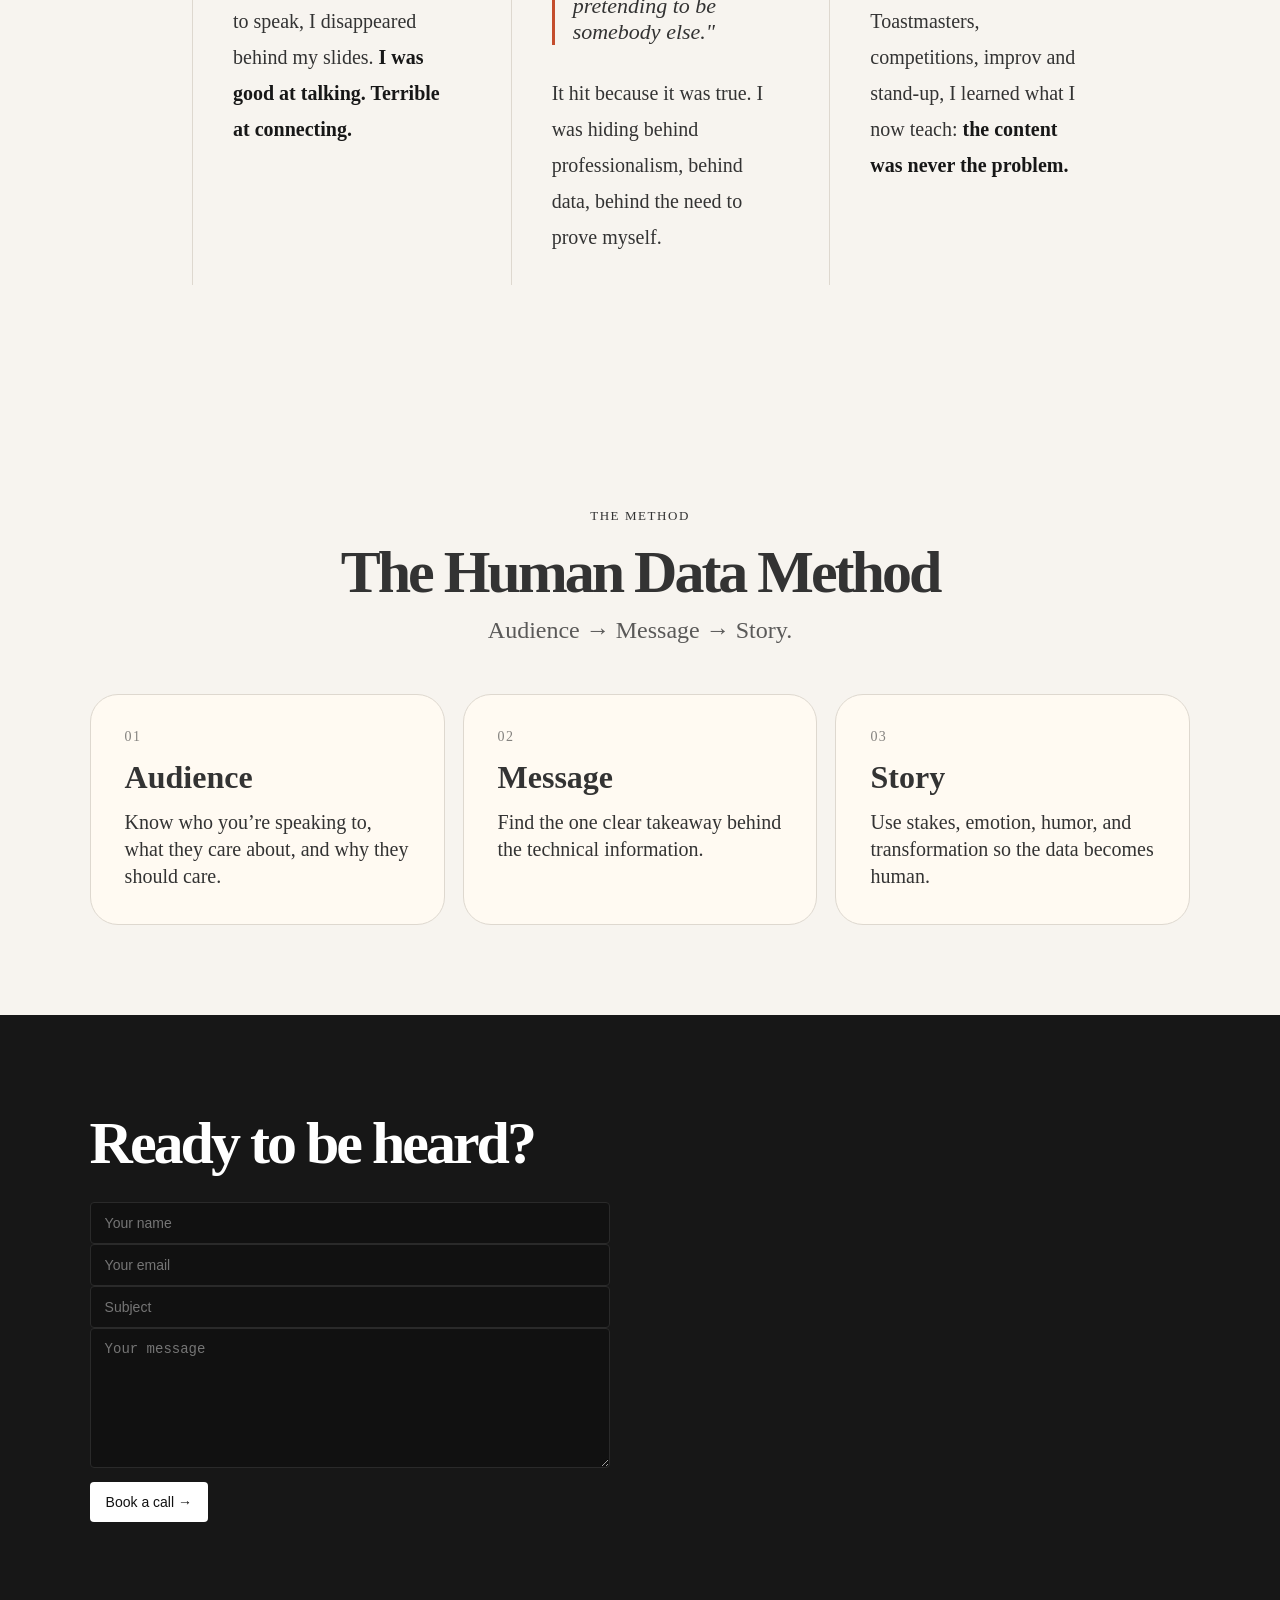
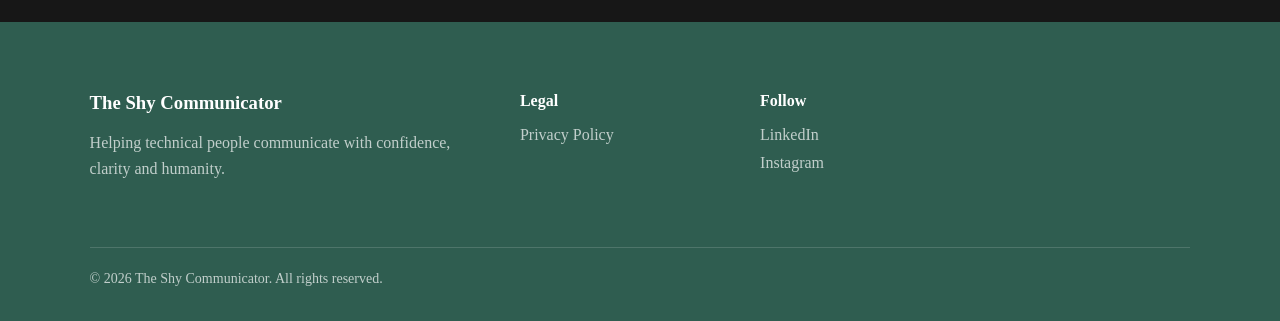
==== commit 215bb47f: "Add services section with detailed descriptions Added new services section with descriptions for 1-t" ====
--- a/index.html
+++ b/index.html
@@ -34,7 +34,7 @@
 
     <section id="services" class="services">
         <div class="services-header">
-        <p class="services-label">SERVICES</p>
+        <p class="services-label">PROBLEM</p>
         </div>
 
       <article>
@@ -62,6 +62,27 @@
     <img src="mirko-2.jpg" alt="Mirko presenting">
   </div>
 </section>
+
+     <section id="services" class="services">
+        <div class="services-header">
+        <p class="services-label">SERVICES</p>
+        </div>
+
+      <article>
+        <h2>1-to-1</h2>
+        <p>Speak with more confidence, clarity, and presence.</p>
+      </article>
+
+      <article>
+        <h2>Corporate</h2>
+        <p>Help your team present complex ideas so people actually care.</p>
+      </article>
+
+      <article>
+        <h2>Keynotes</h2>
+        <p>Human talks on communication, confidence, storytelling, and data.</p>
+      </article>
+    </section>
 
 <section id="about" class="about">
 
--- a/style.css
+++ b/style.css
@@ -104,6 +104,11 @@
   display: grid;
   grid-template-columns: repeat(3, 1fr);
   gap: 18px;
+  align-items: start;
+}
+
+.services-header {
+  grid-column: 1 / -1;
 }
 
 .services article {
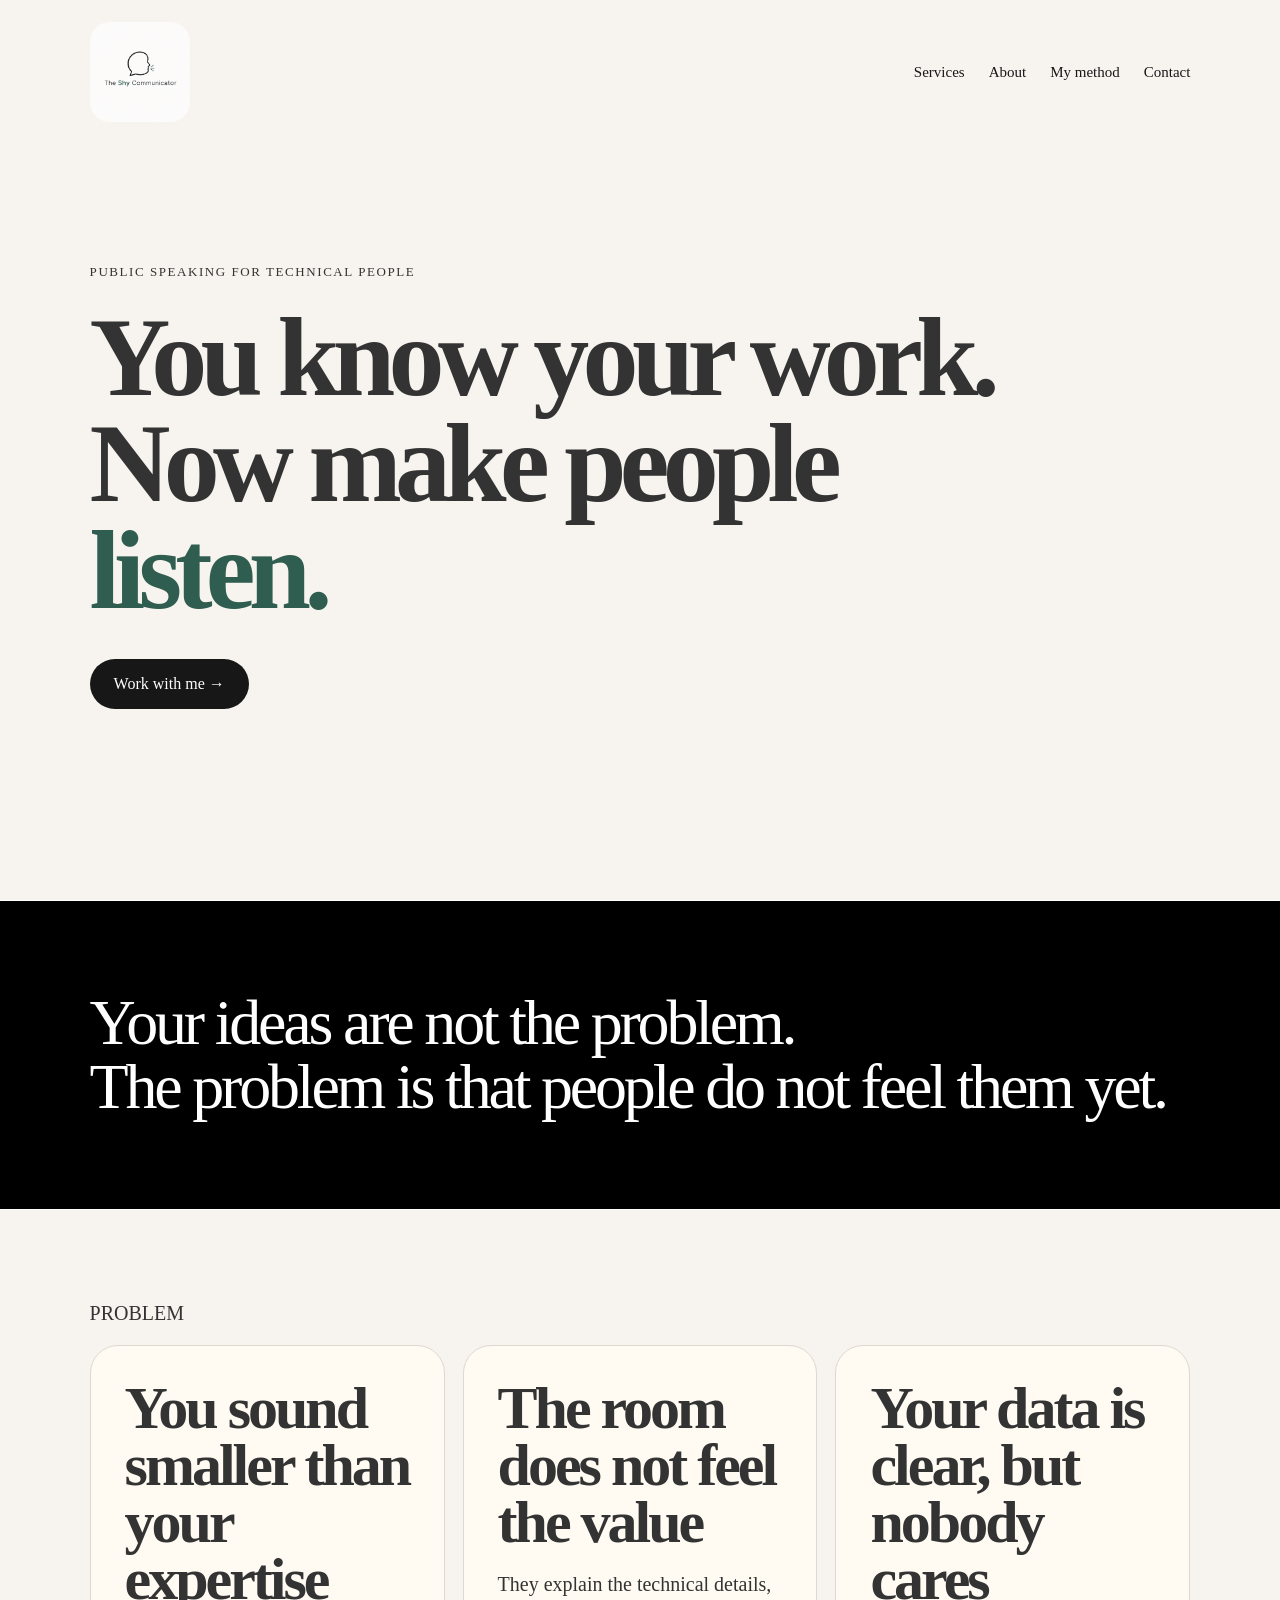
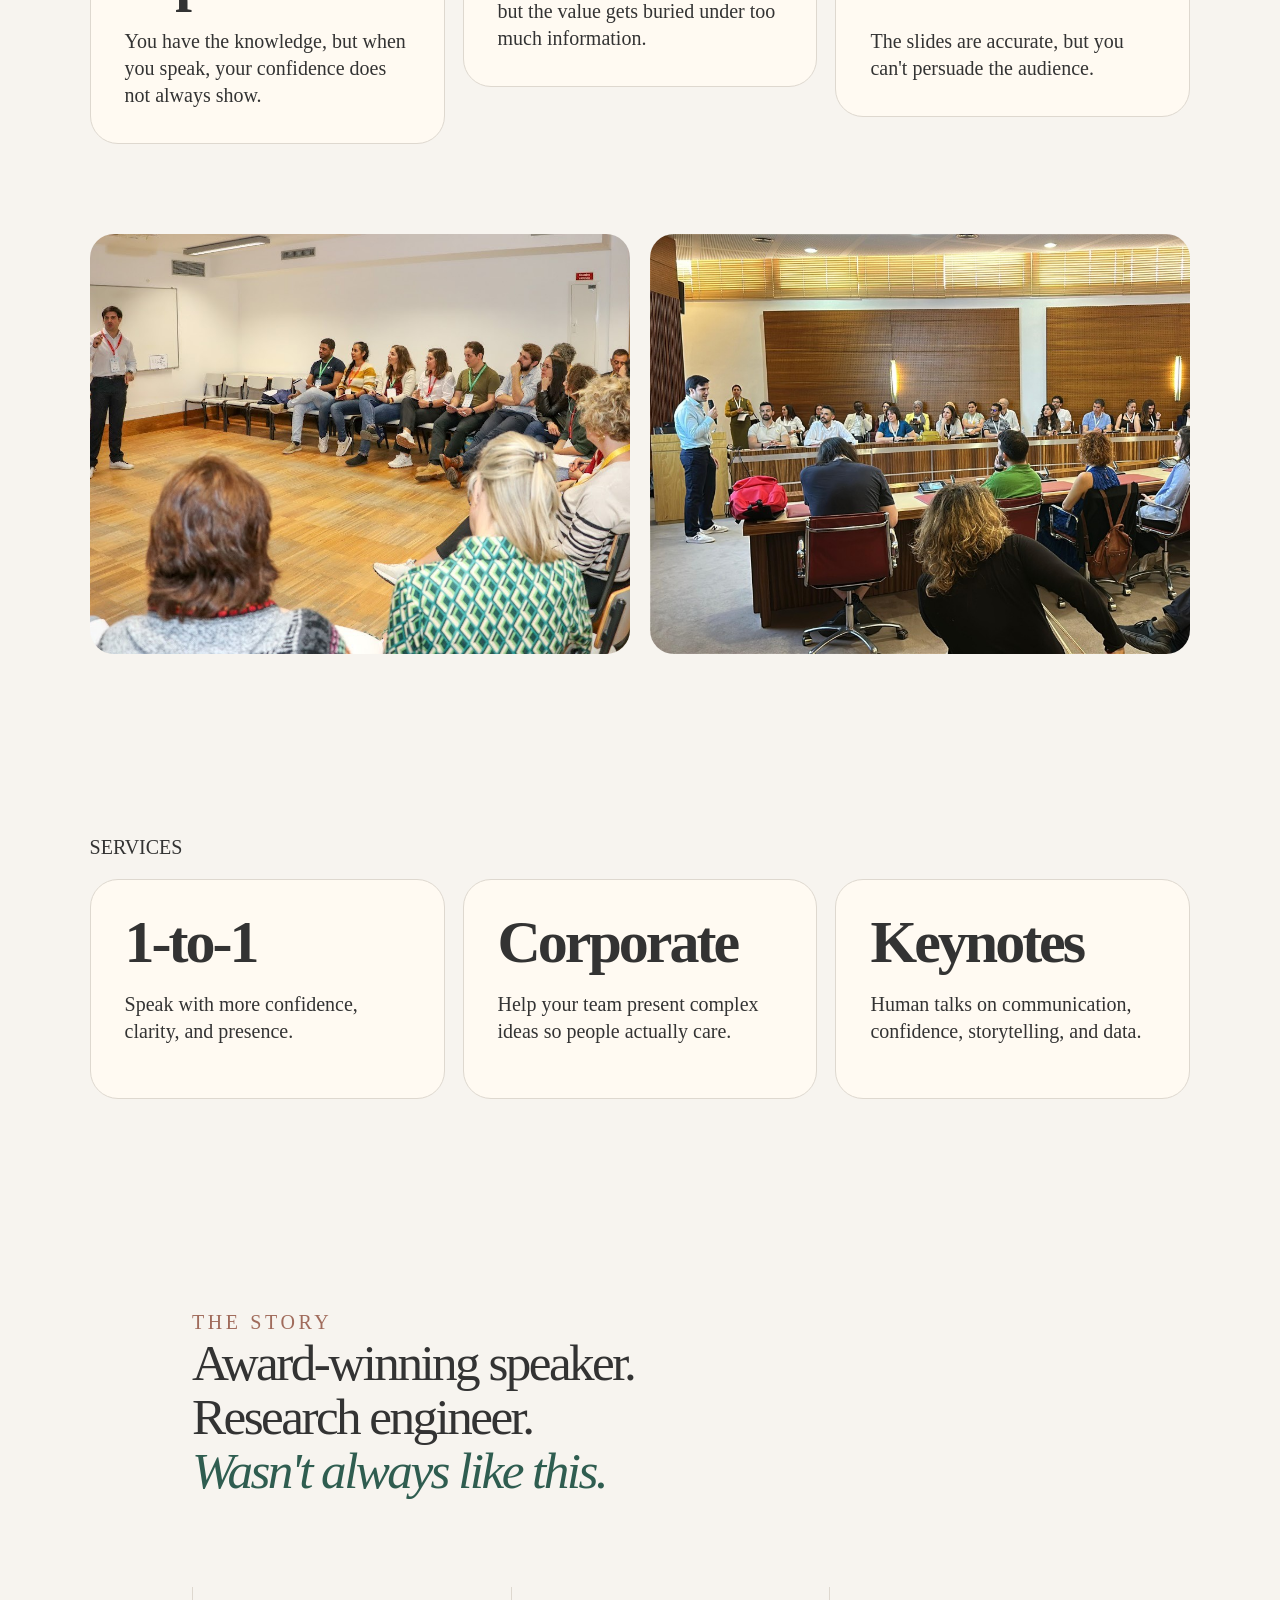
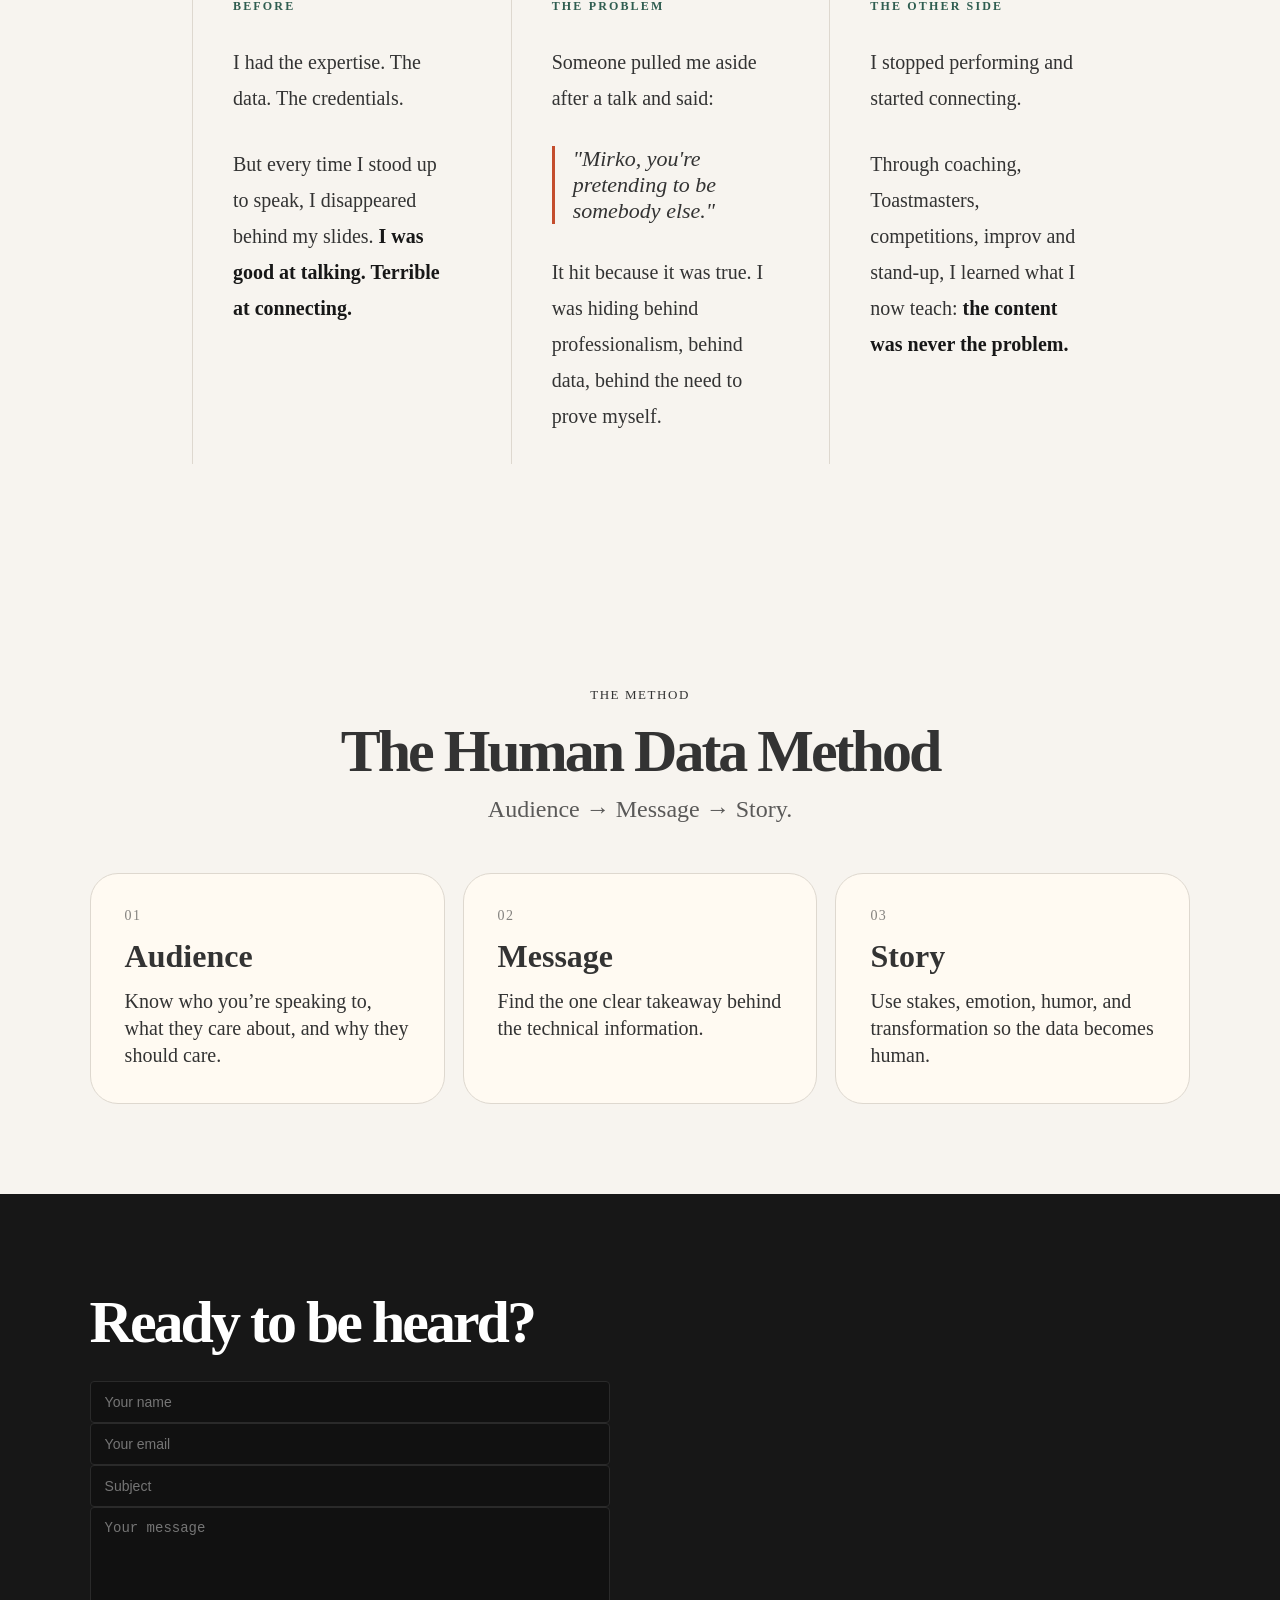
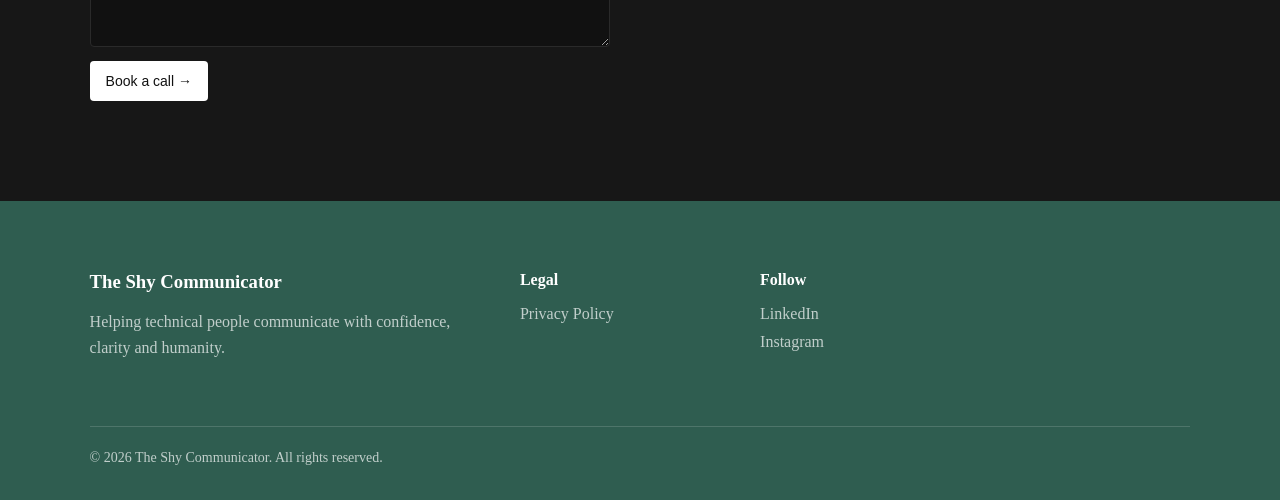
==== commit f66d4c88: "Update service descriptions in index.html" ====
--- a/index.html
+++ b/index.html
@@ -38,18 +38,18 @@
         </div>
 
       <article>
-        <h2>1-to-1</h2>
-        <p>Speak with more confidence, clarity, and presence.</p>
-      </article>
-
-      <article>
-        <h2>Corporate</h2>
-        <p>Help your team present complex ideas so people actually care.</p>
-      </article>
-
-      <article>
-        <h2>Keynotes</h2>
-        <p>Human talks on communication, confidence, storytelling, and data.</p>
+        <h2>You sound smaller than your expertise</h2>
+        <p>You have the knowledge, but when you speak, your confidence does not always show.</p>
+      </article>
+
+      <article>
+        <h2>The room does not feel the value</h2>
+        <p>They explain the technical details, but the value gets buried under too much information.</p>
+      </article>
+
+      <article>
+        <h2>Your data is clear, but nobody cares</h2>
+        <p>The slides are accurate, but you can't persuade the audience.</p>
       </article>
     </section>
 
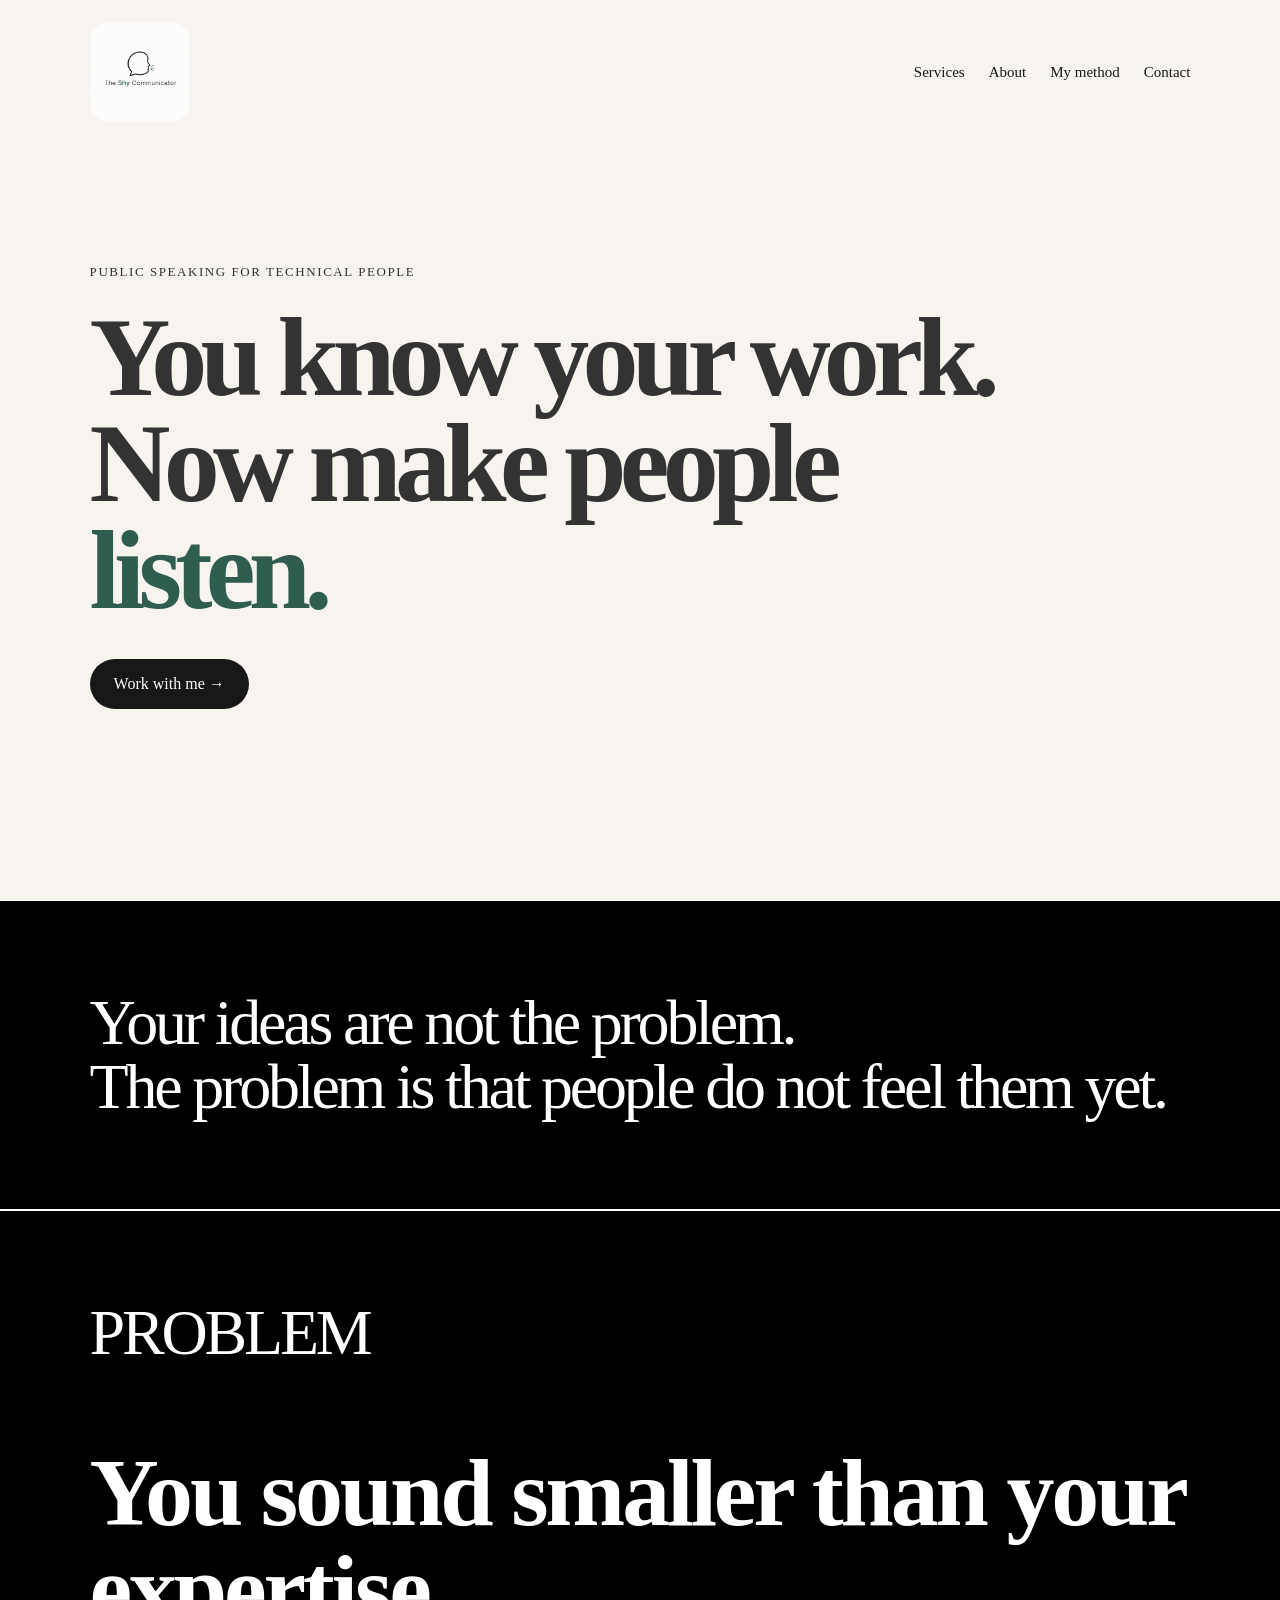
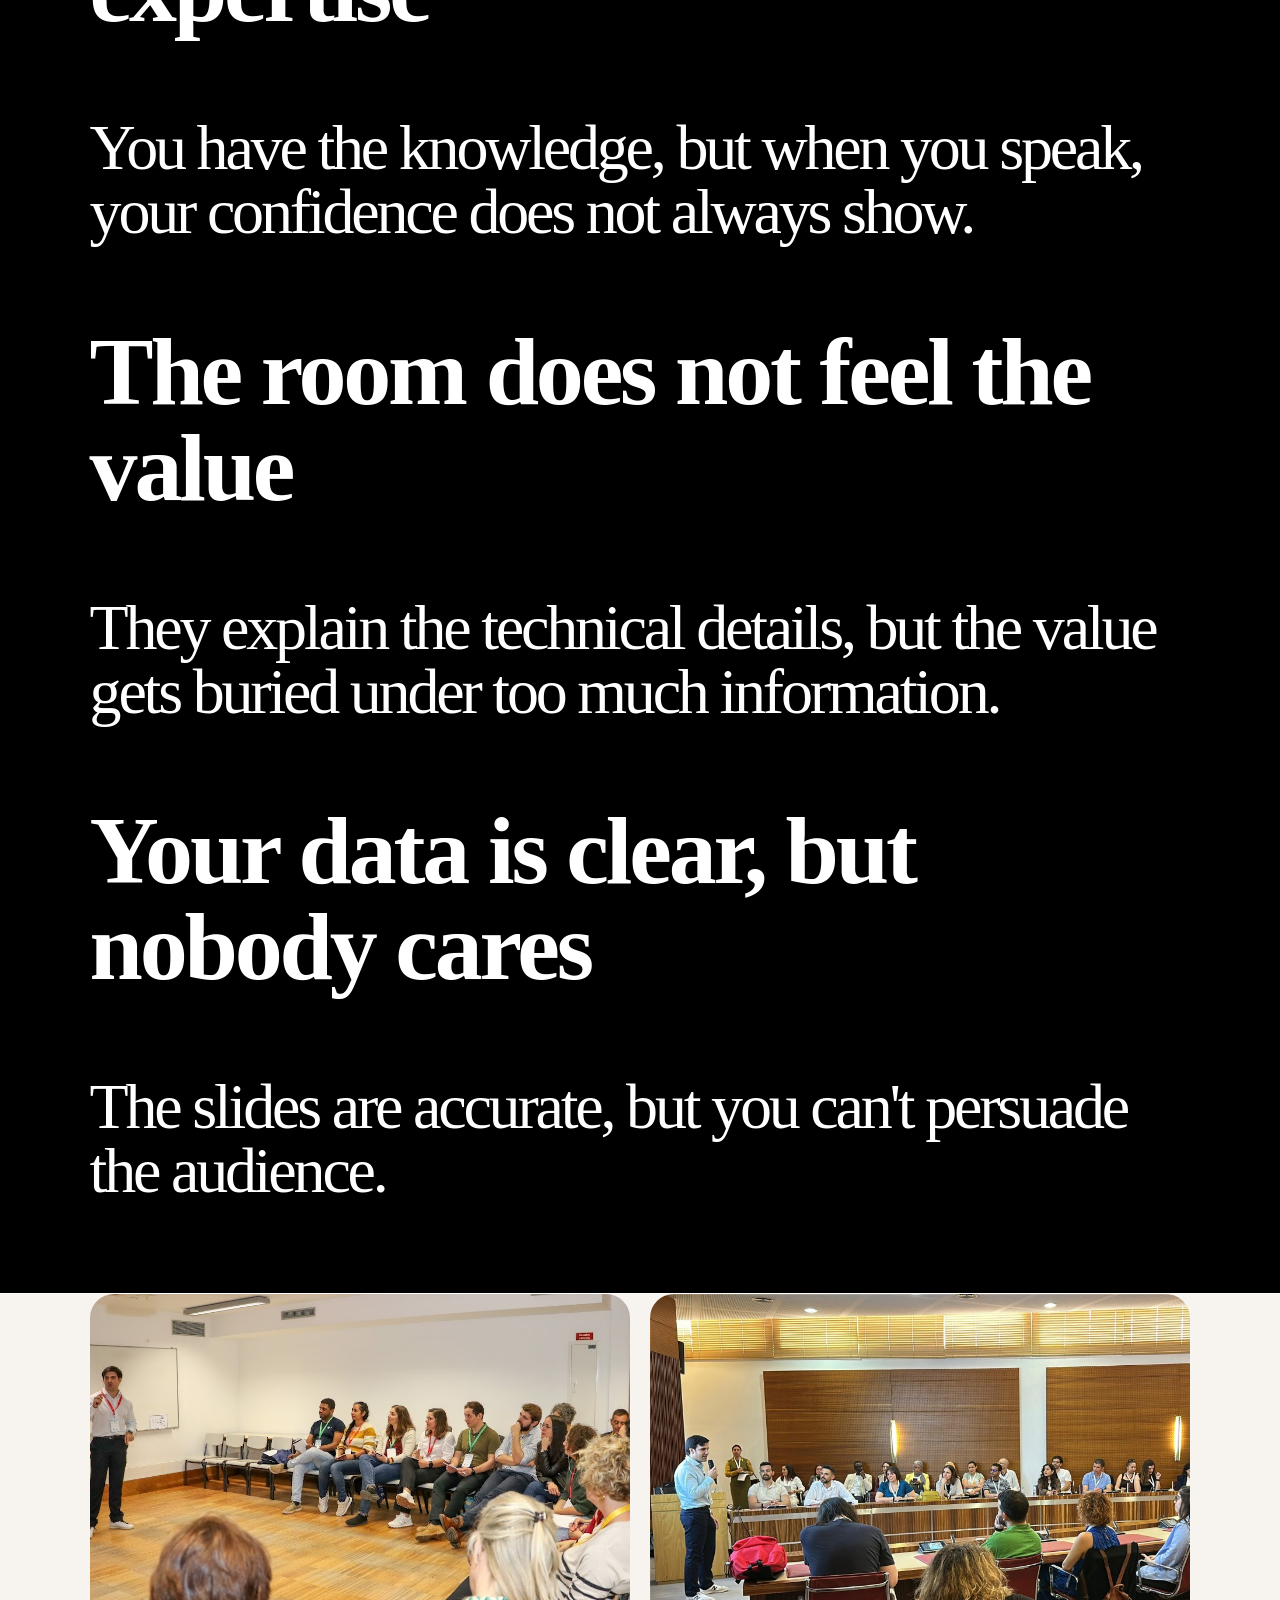
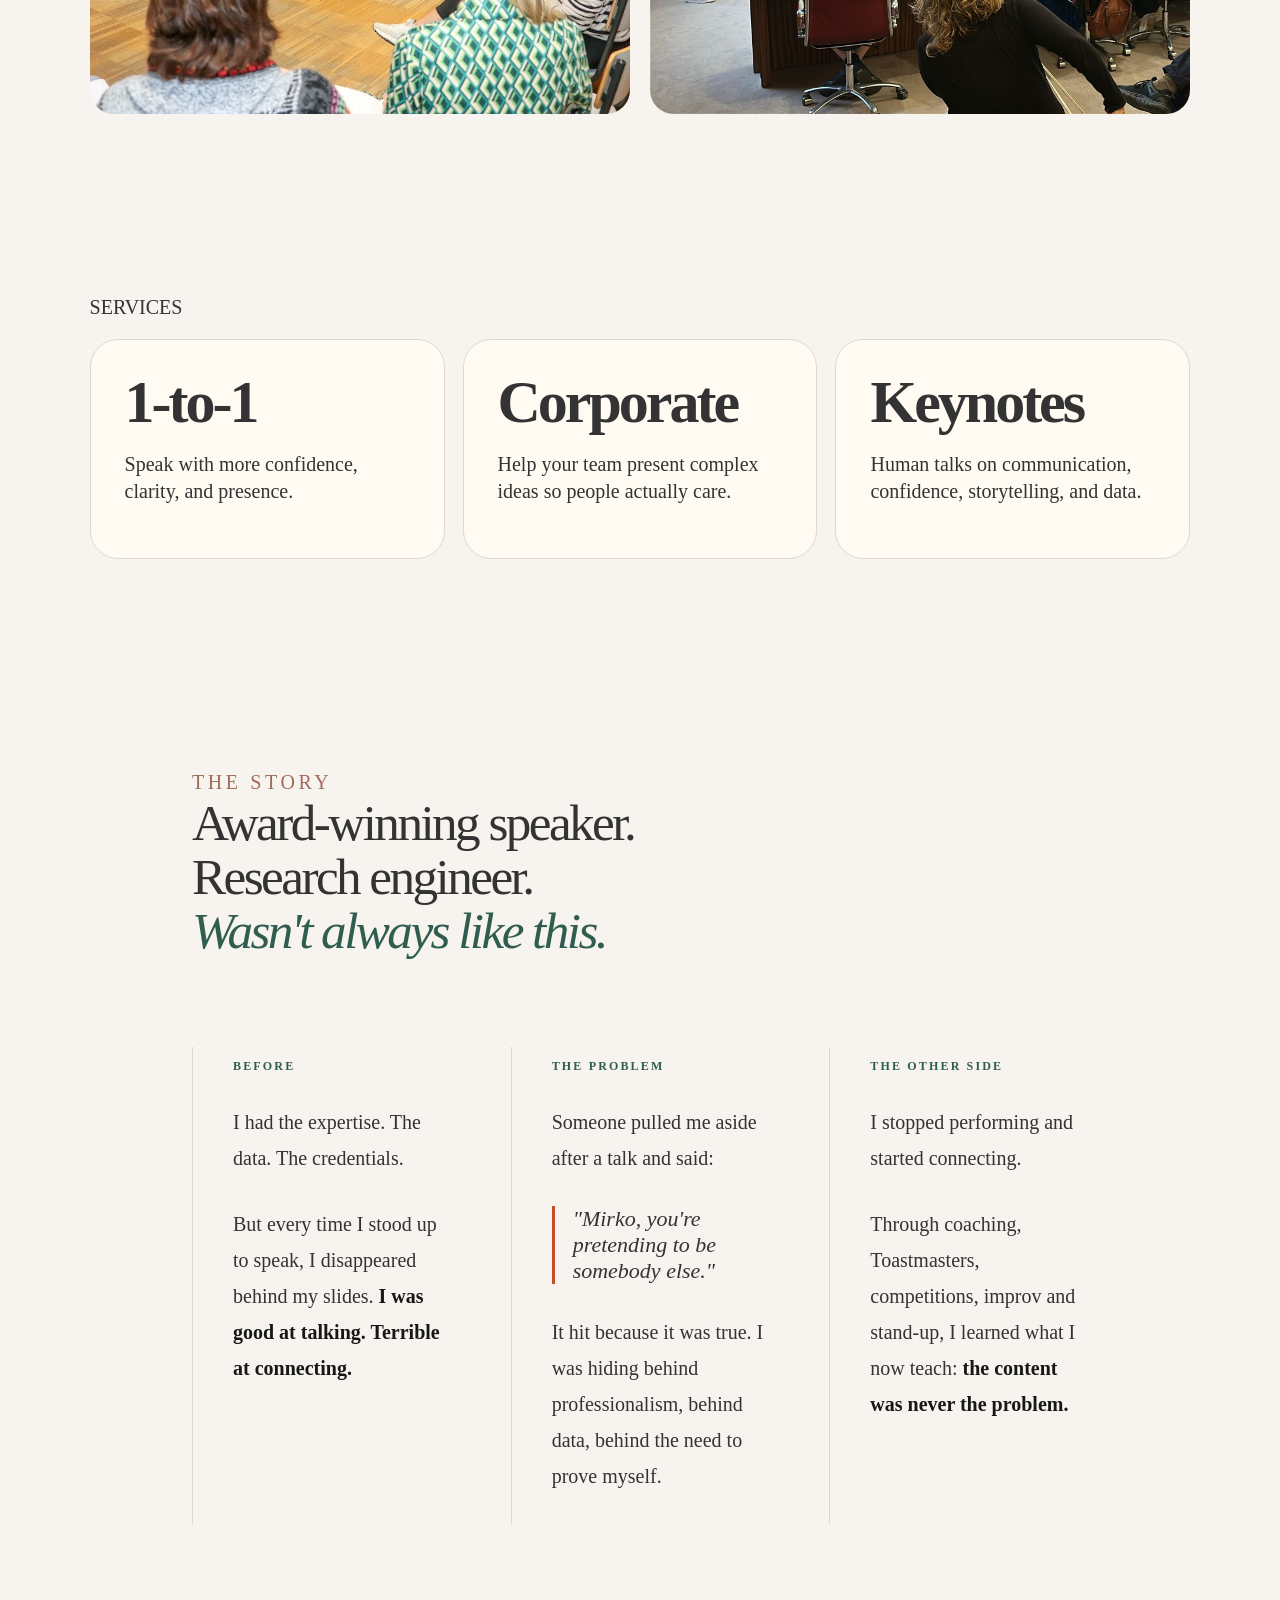
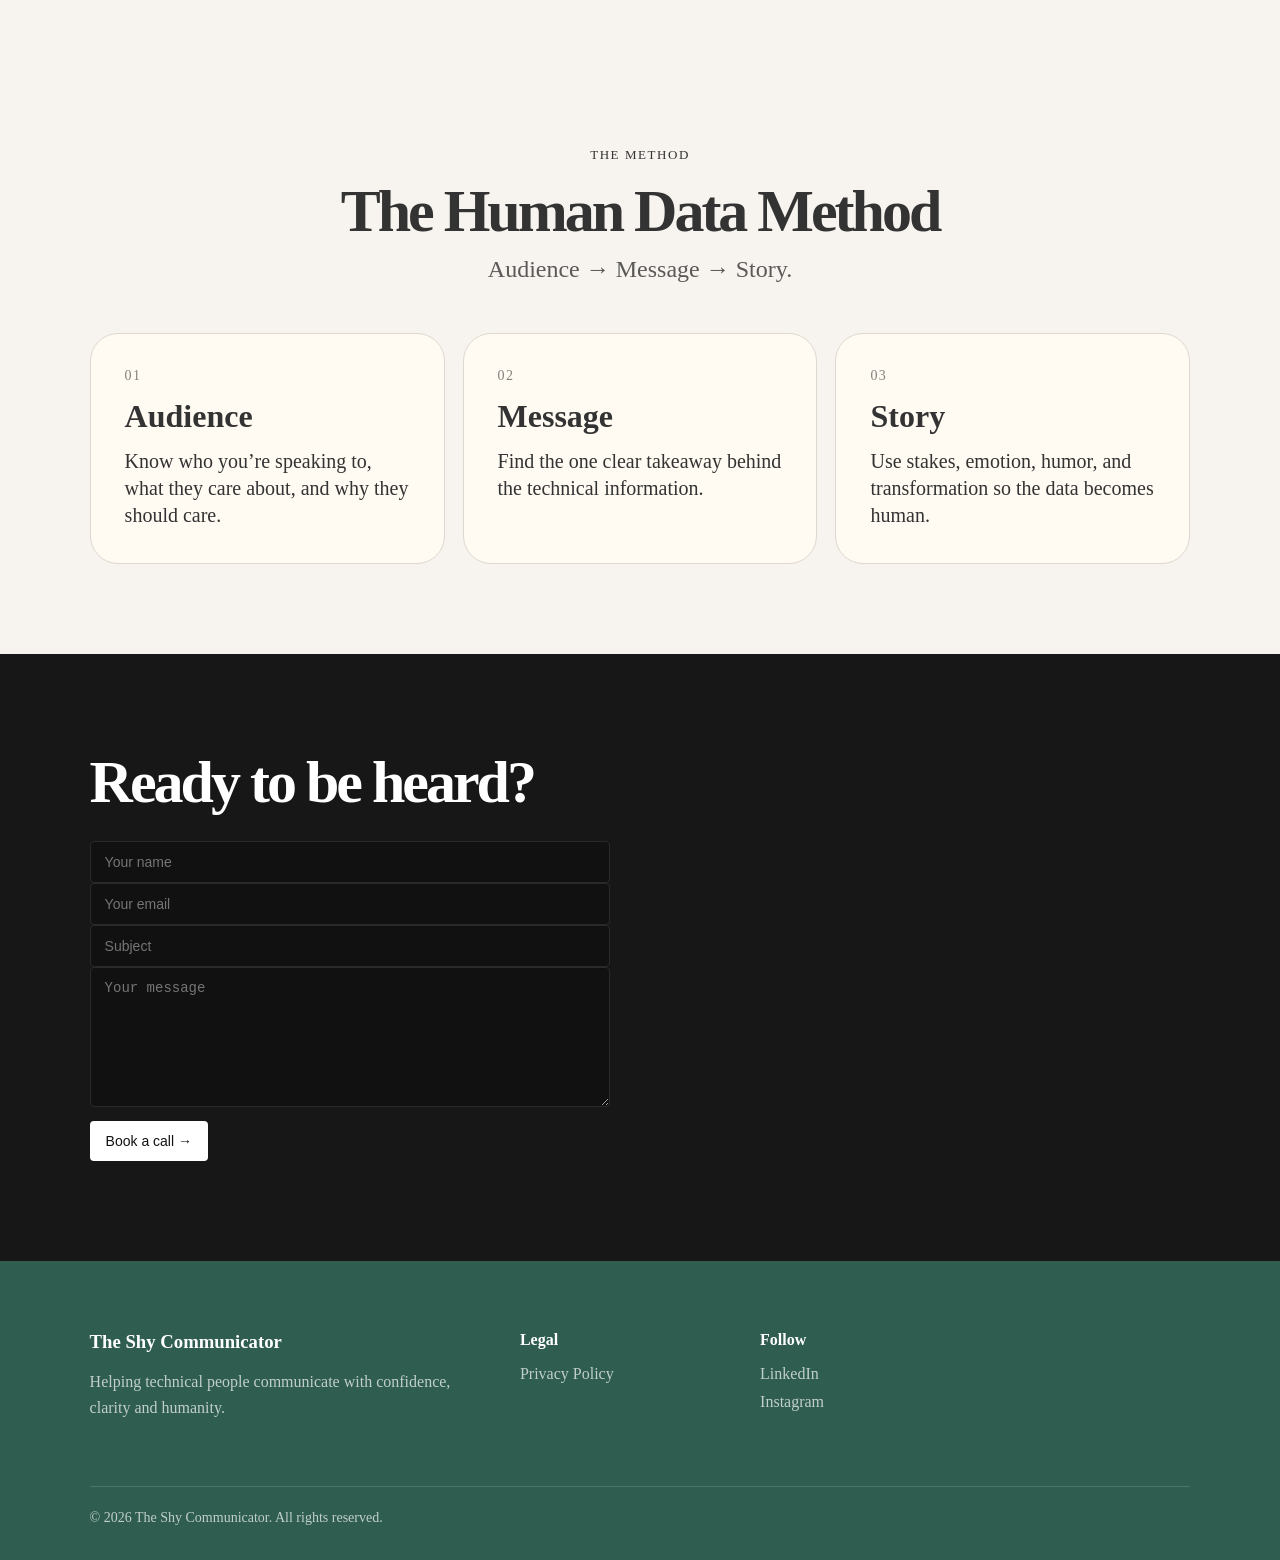
==== commit 4df018d3: "Refactor header and section structure in index.html" ====
--- a/index.html
+++ b/index.html
@@ -9,7 +9,9 @@
 </head>
 <body>
   <header class="nav">
-    <a href="#" class="logo"> <img src="logo.png" alt="The Shy Communicator">
+    <a href="#" class="logo">
+  <img src="logo.png" alt="The Shy Communicator">
+    </a>
     <nav>
       <a href="#services">Services</a>
       <a href="#about">About</a>
@@ -32,7 +34,7 @@
       <p>The problem is that people do not feel them yet.</p>
     </section>
 
-    <section id="services" class="services">
+    <section class="problem" id="problem">
         <div class="services-header">
         <p class="services-label">PROBLEM</p>
         </div>
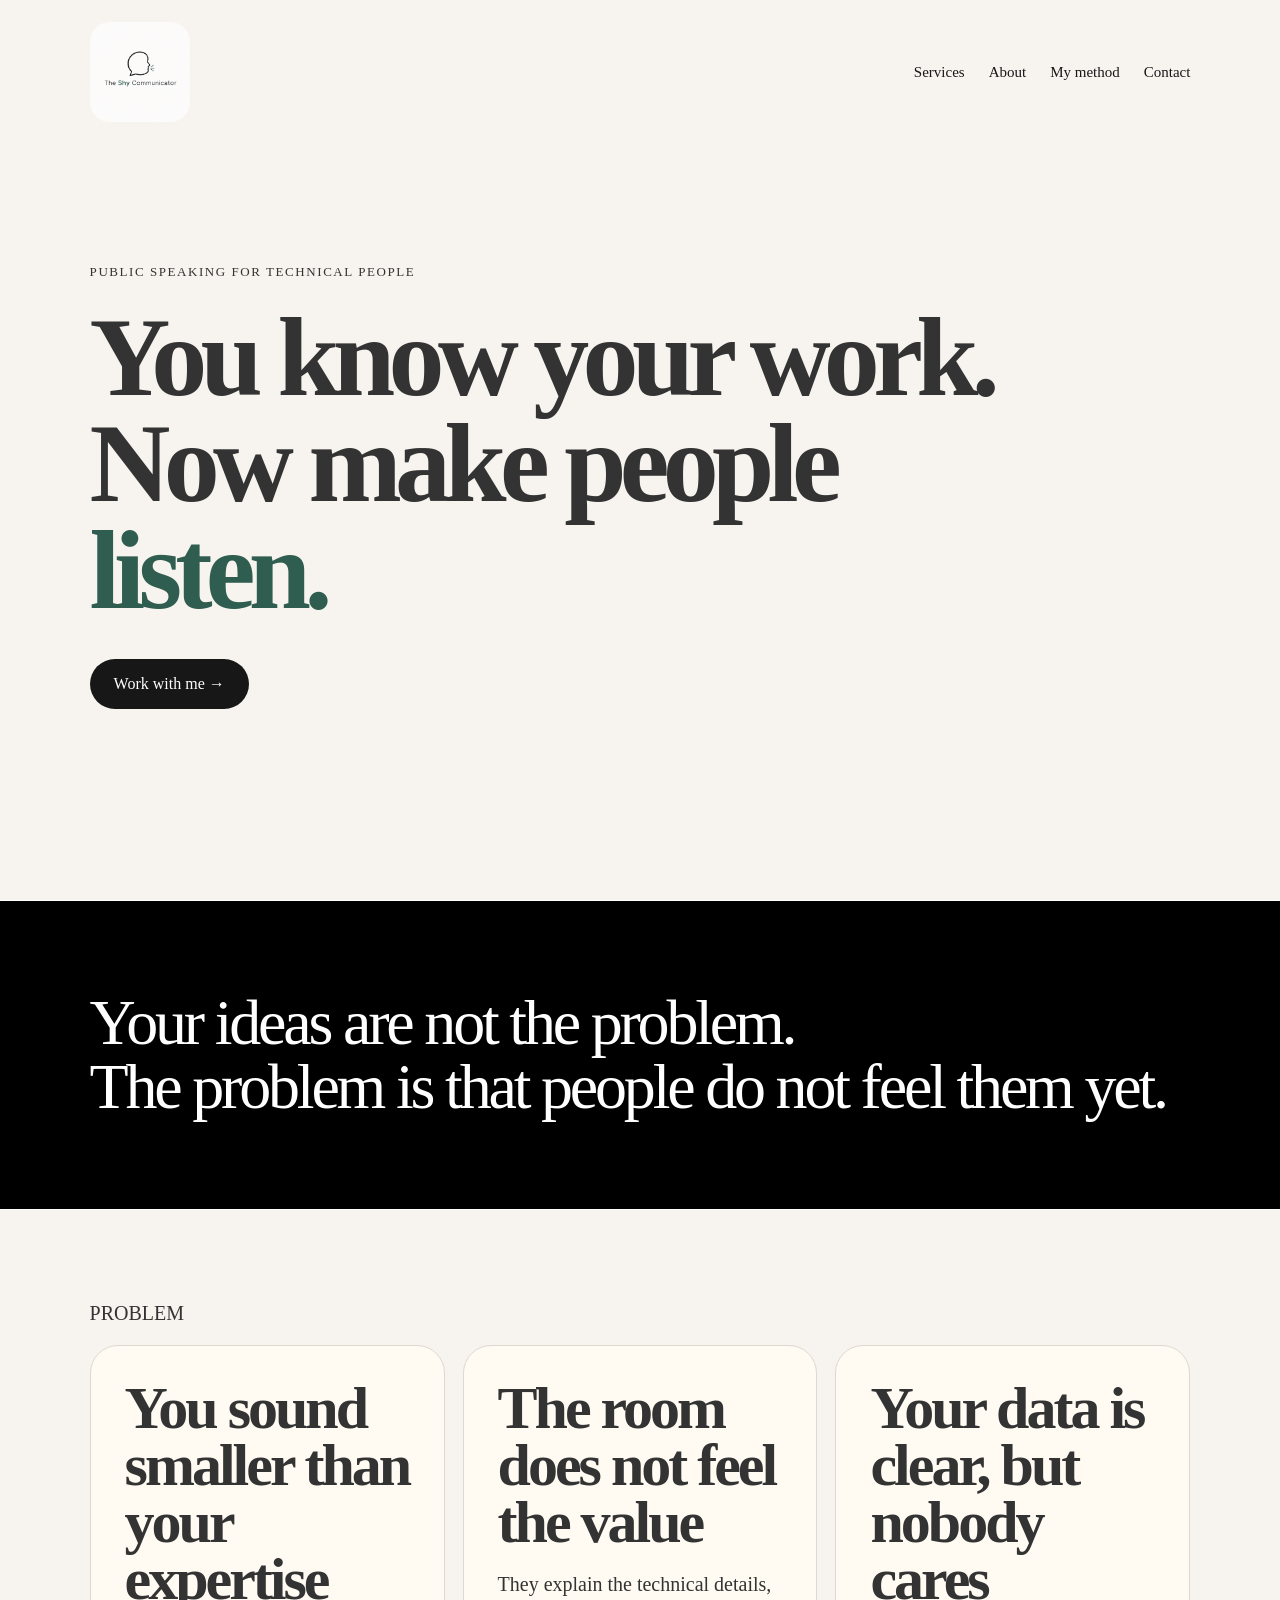
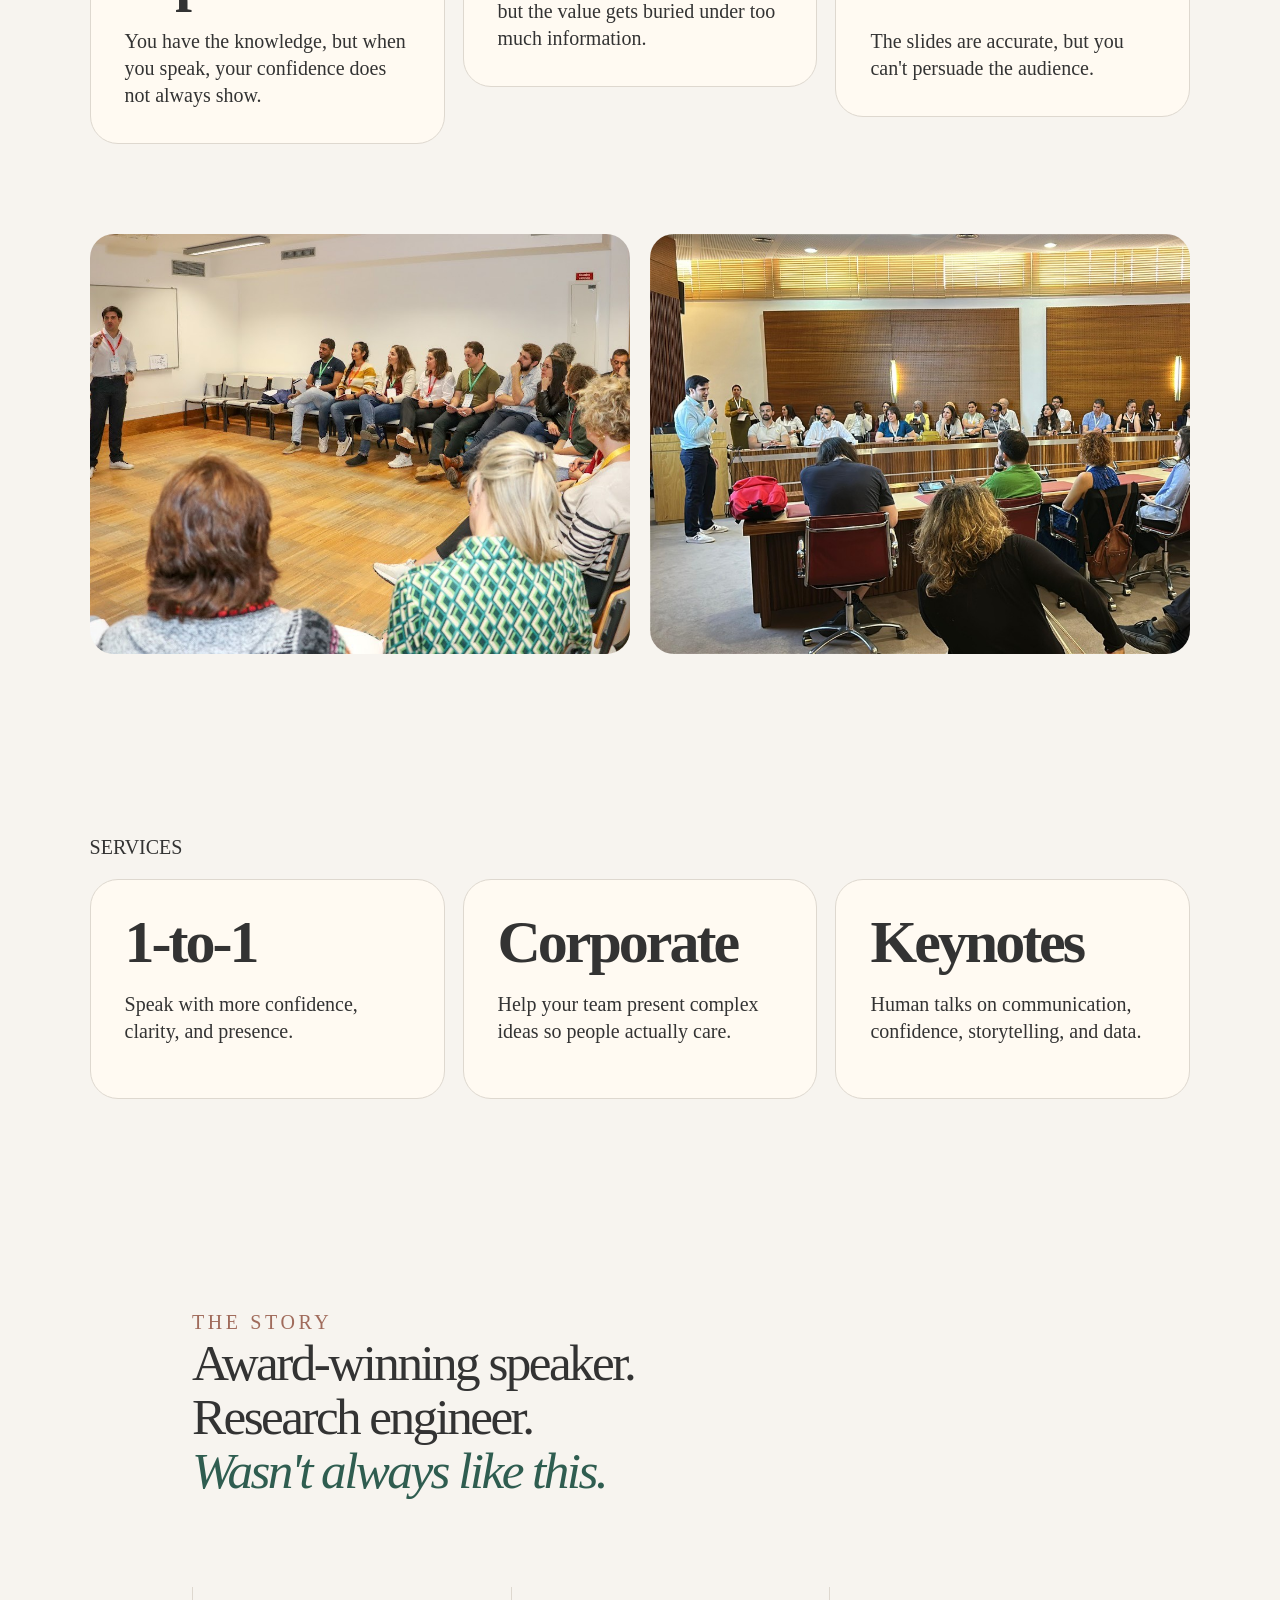
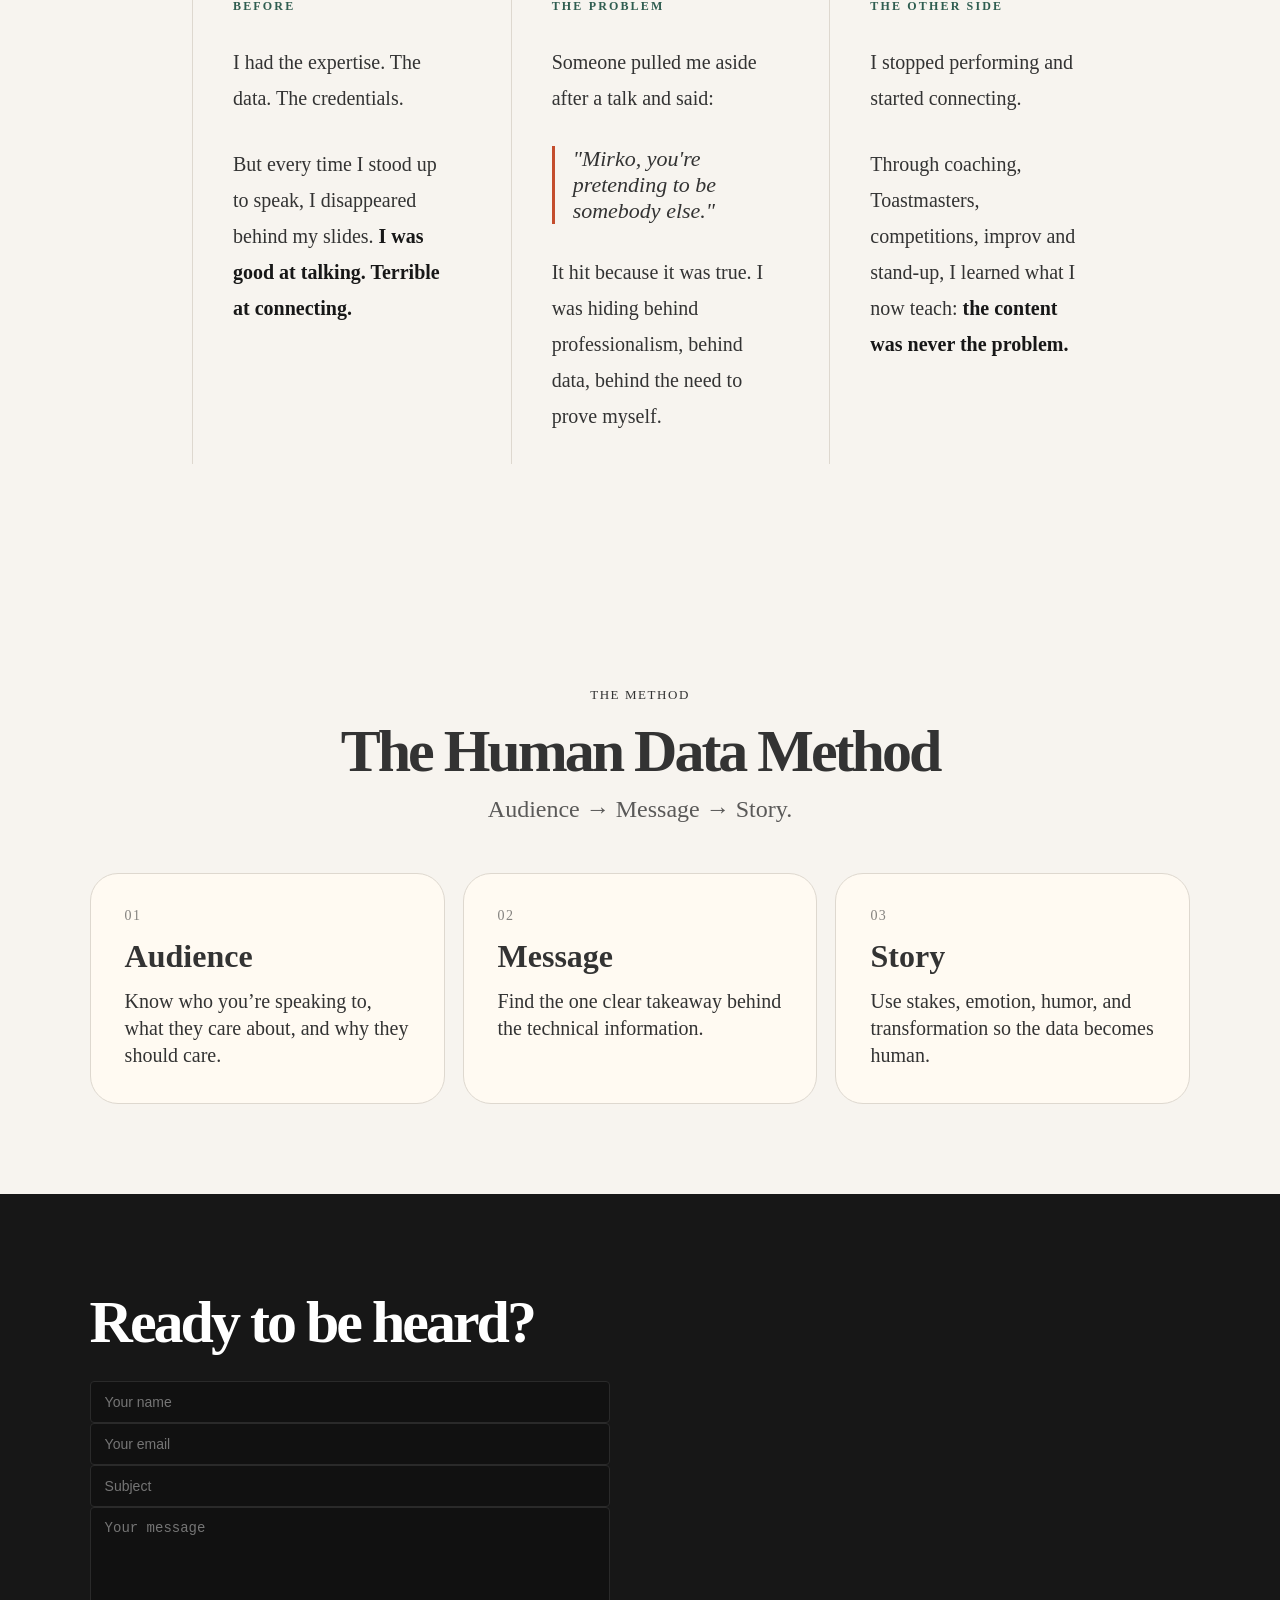
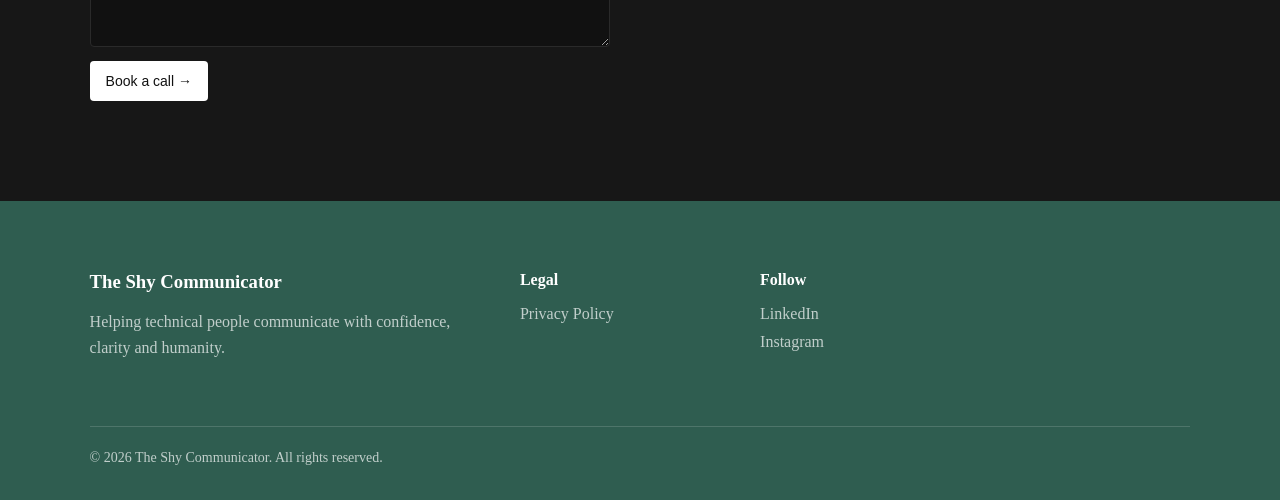
==== commit 75d747ad: "Rename section class from 'problem' to 'services'" ====
--- a/index.html
+++ b/index.html
@@ -34,7 +34,7 @@
       <p>The problem is that people do not feel them yet.</p>
     </section>
 
-    <section class="problem" id="problem">
+    <section class="services" id="problem">
         <div class="services-header">
         <p class="services-label">PROBLEM</p>
         </div>
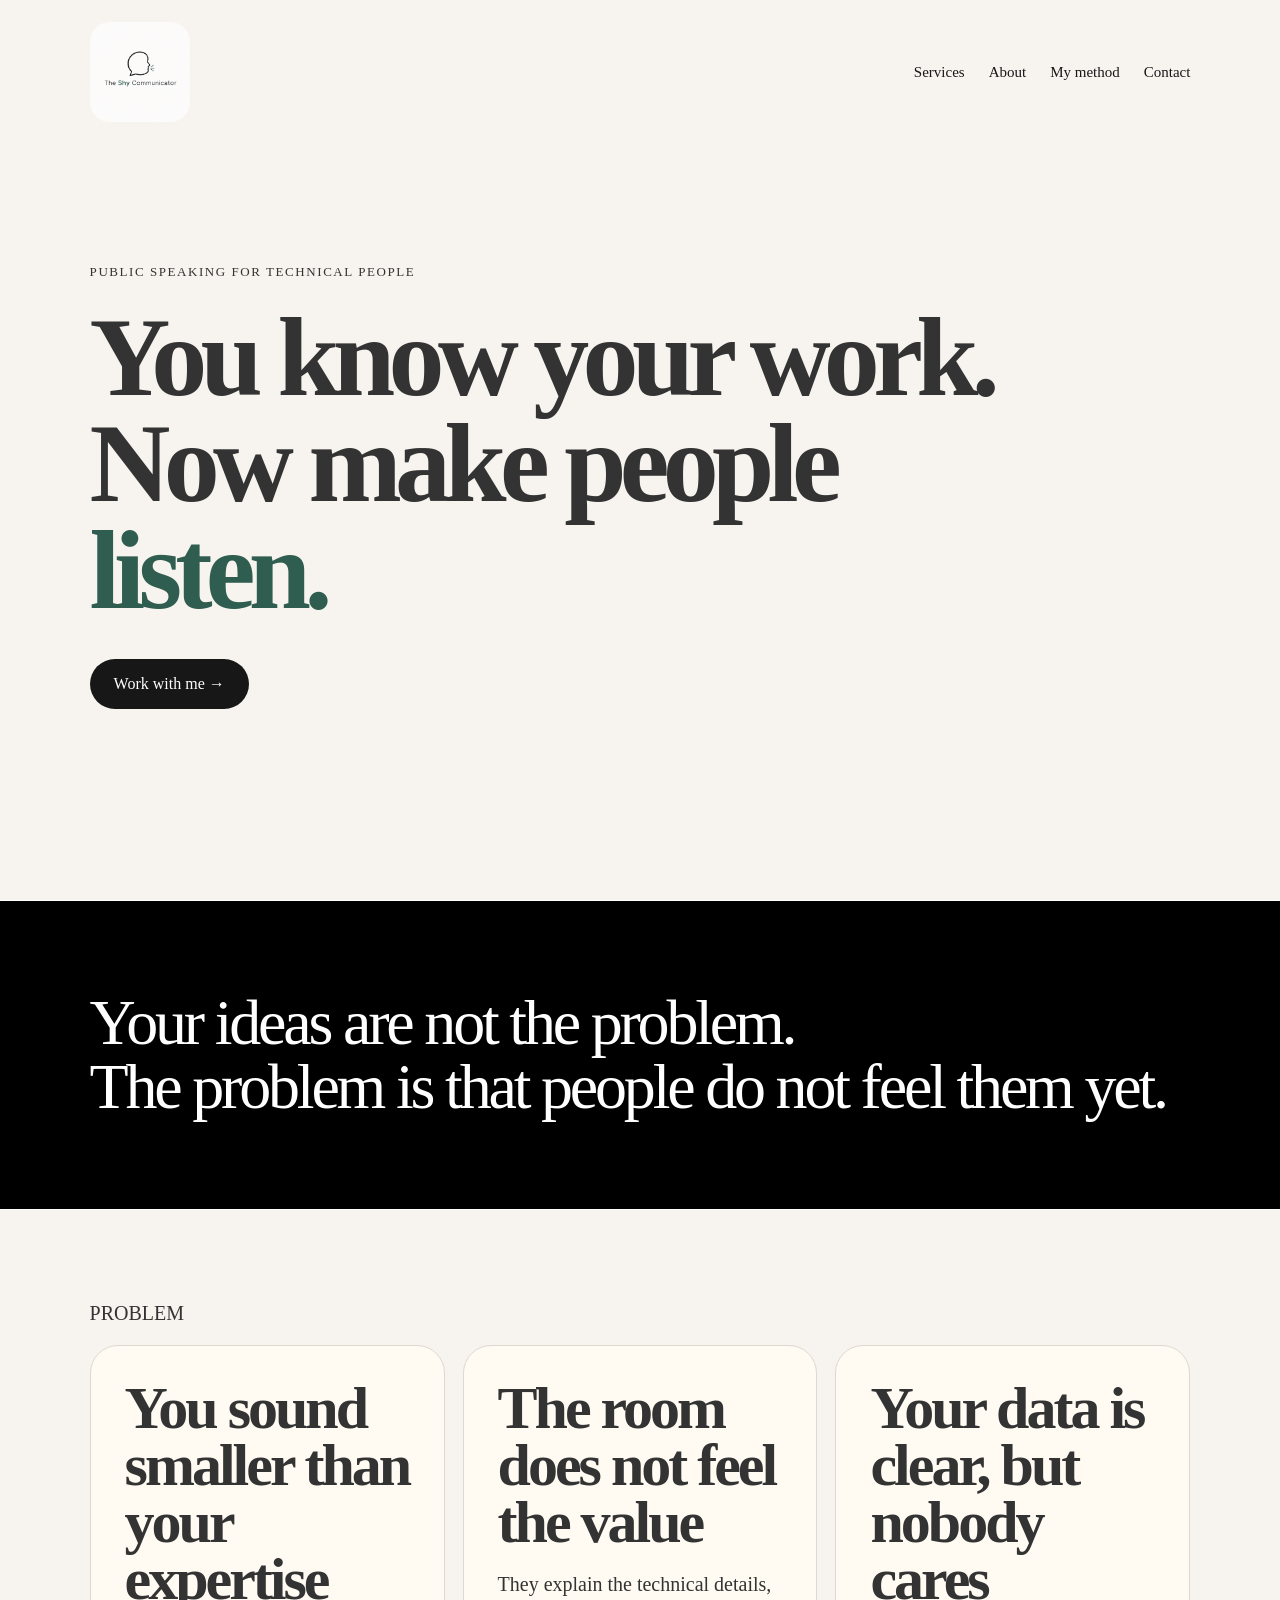
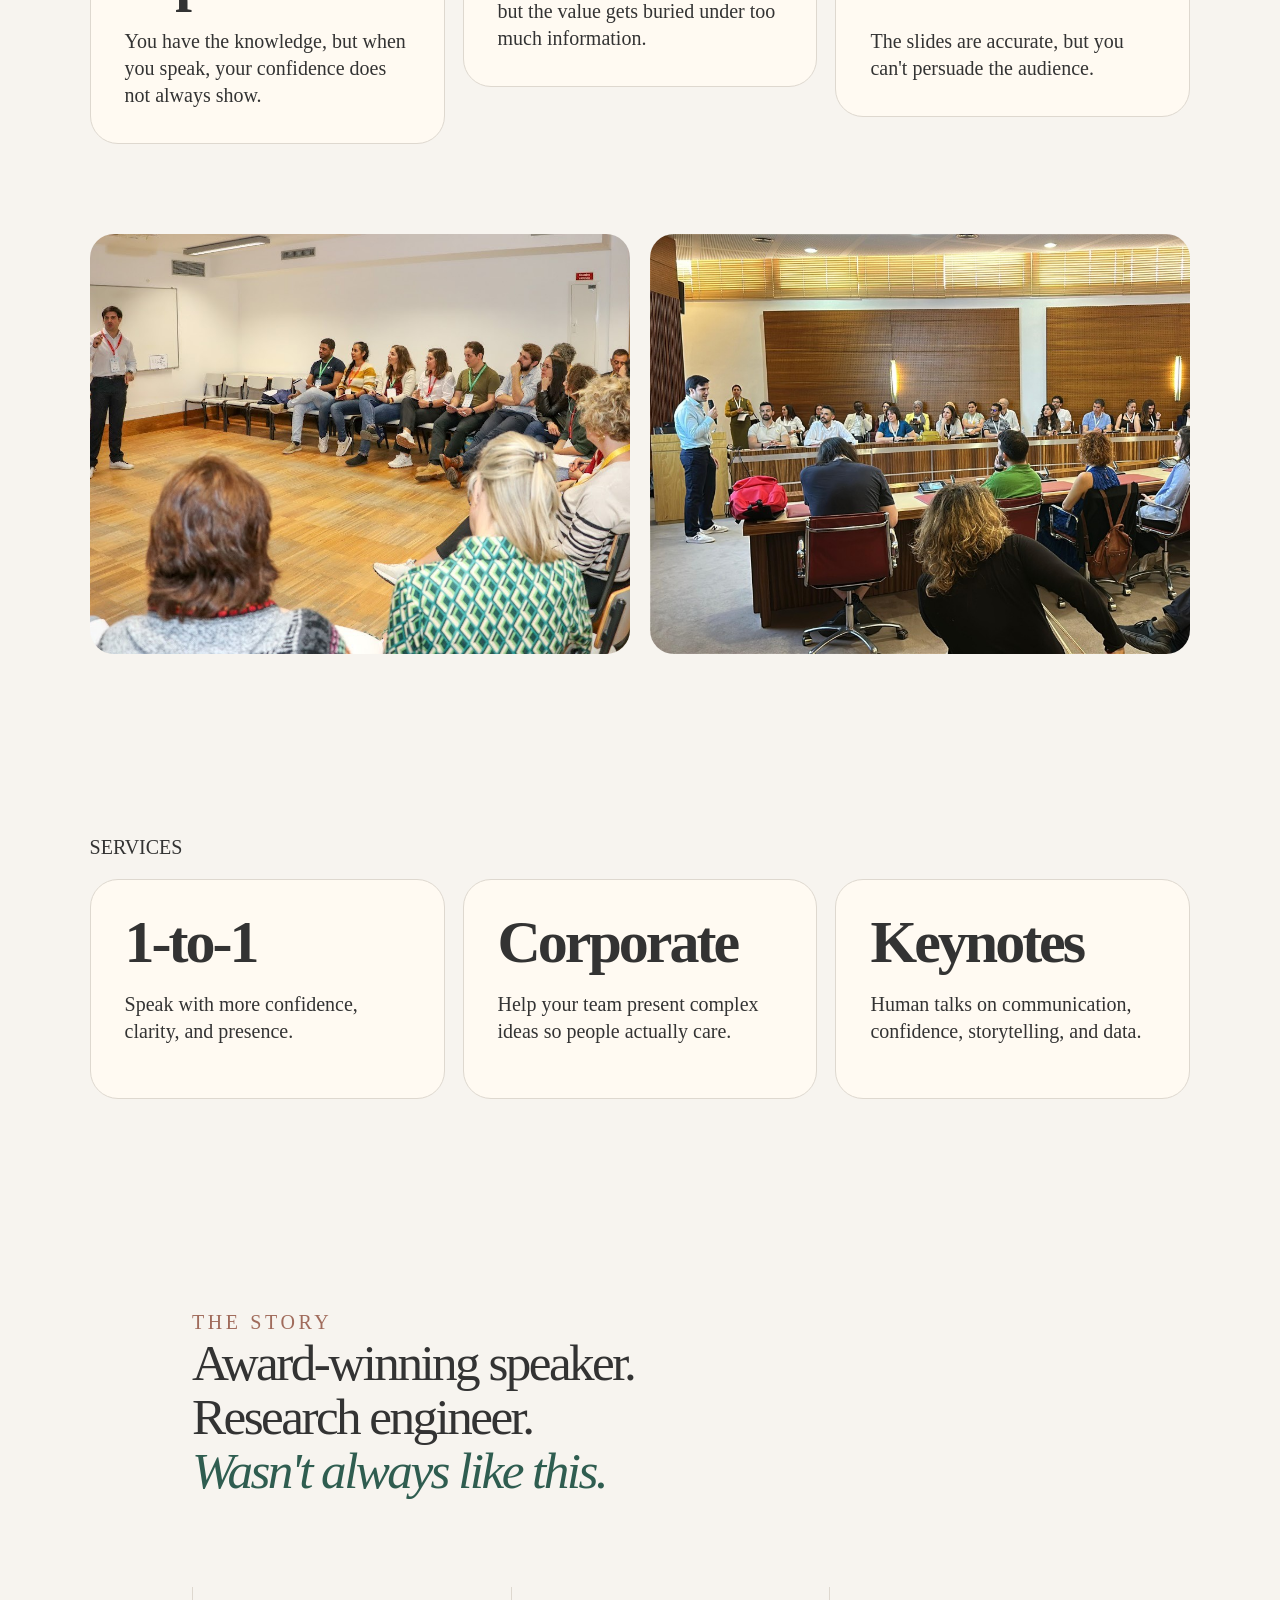
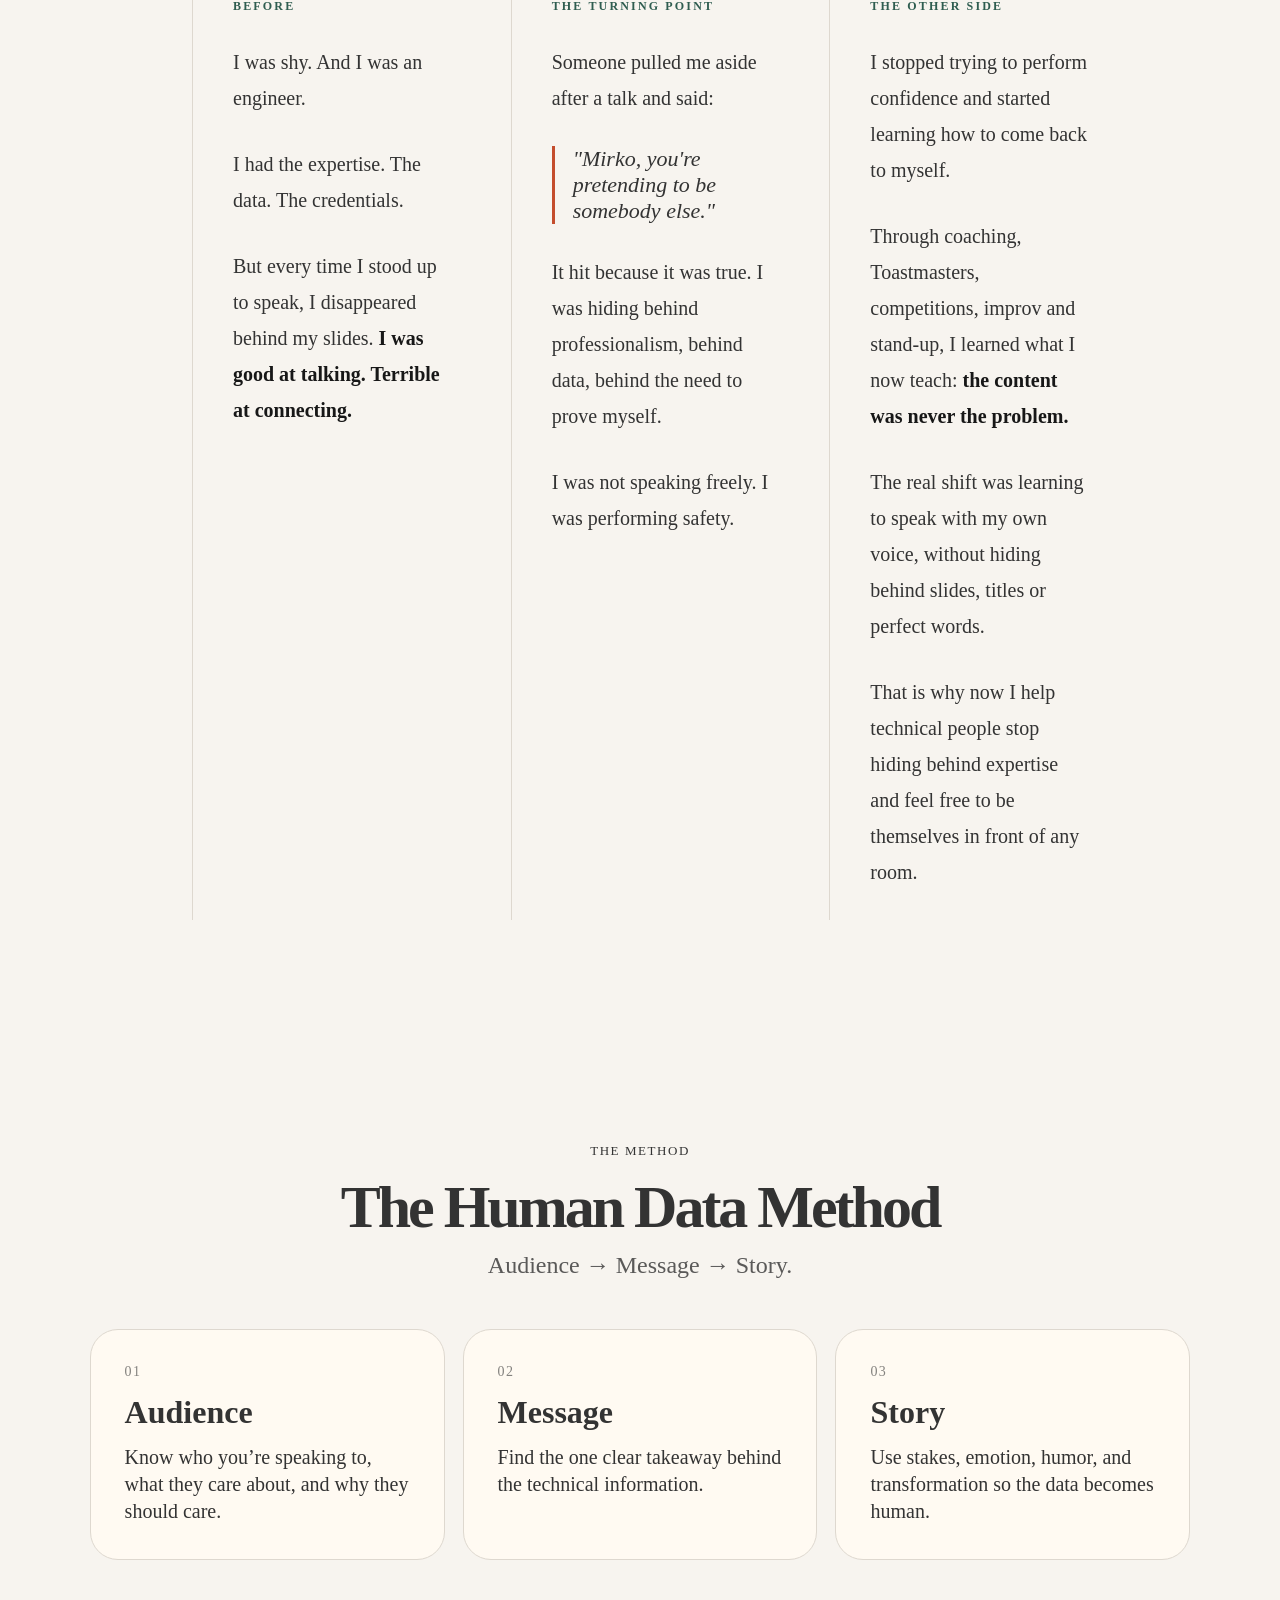
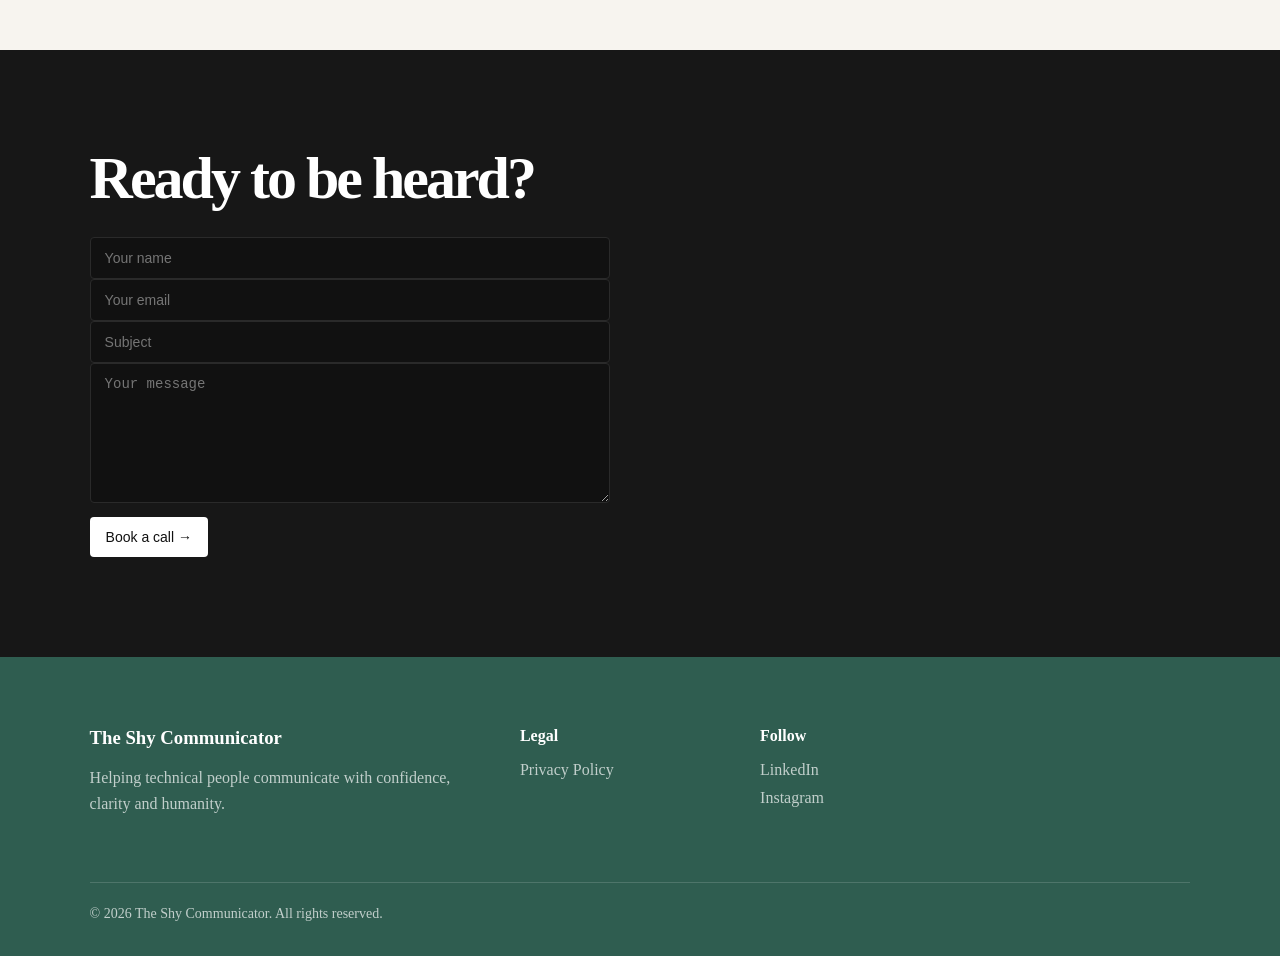
==== commit f1415a0a: "Update index.html" ====
--- a/index.html
+++ b/index.html
@@ -104,6 +104,10 @@
       <h3>BEFORE</h3>
 
       <p>
+        I was shy. And I was an engineer.
+      </p>
+      
+      <p>
         I had the expertise. The data. The credentials.
       </p>
 
@@ -114,7 +118,7 @@
     </article>
 
     <article>
-      <h3>THE PROBLEM</h3>
+      <h3>THE TURNING POINT</h3>
 
       <p>
         Someone pulled me aside after a talk and said:
@@ -128,19 +132,35 @@
         It hit because it was true. I was hiding behind professionalism,
         behind data, behind the need to prove myself.
       </p>
+
+      <p>
+        I was not speaking freely. I was performing safety. 
+      </p>
     </article>
 
     <article>
       <h3>THE OTHER SIDE</h3>
 
       <p>
-        I stopped performing and started connecting.
+        I stopped trying to perform confidence and started learning how to come back to myself.
+      </p>
+
       </p>
 
       <p>
         Through coaching, Toastmasters, competitions, improv and stand-up,
         I learned what I now teach:
         <strong>the content was never the problem.</strong>
+      </p>
+      
+      <p>
+        The real shift was learning to speak with my own voice,
+        without hiding behind slides, titles or perfect words.
+      </p>
+
+      <p>
+        That is why now I help technical people stop hiding behind expertise
+        and feel free to be themselves in front of any room.
       </p>
     </article>
 
